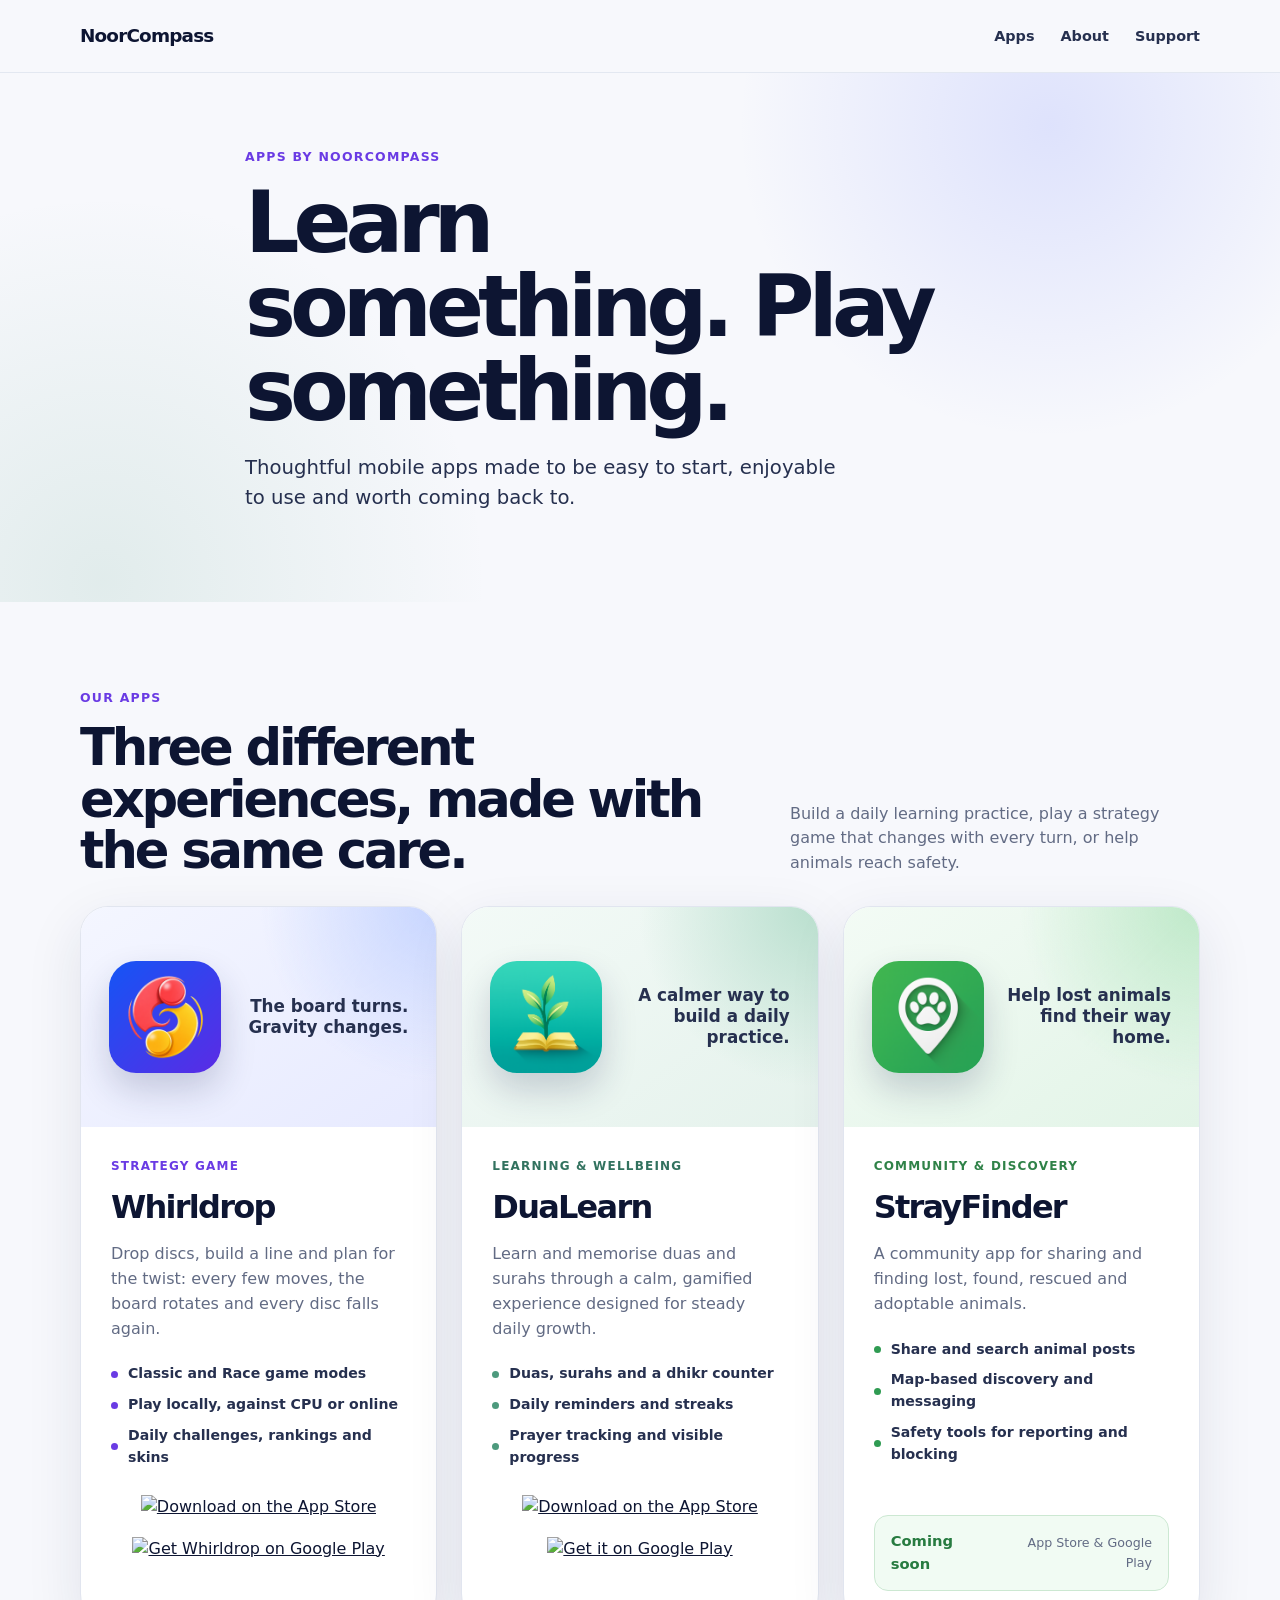
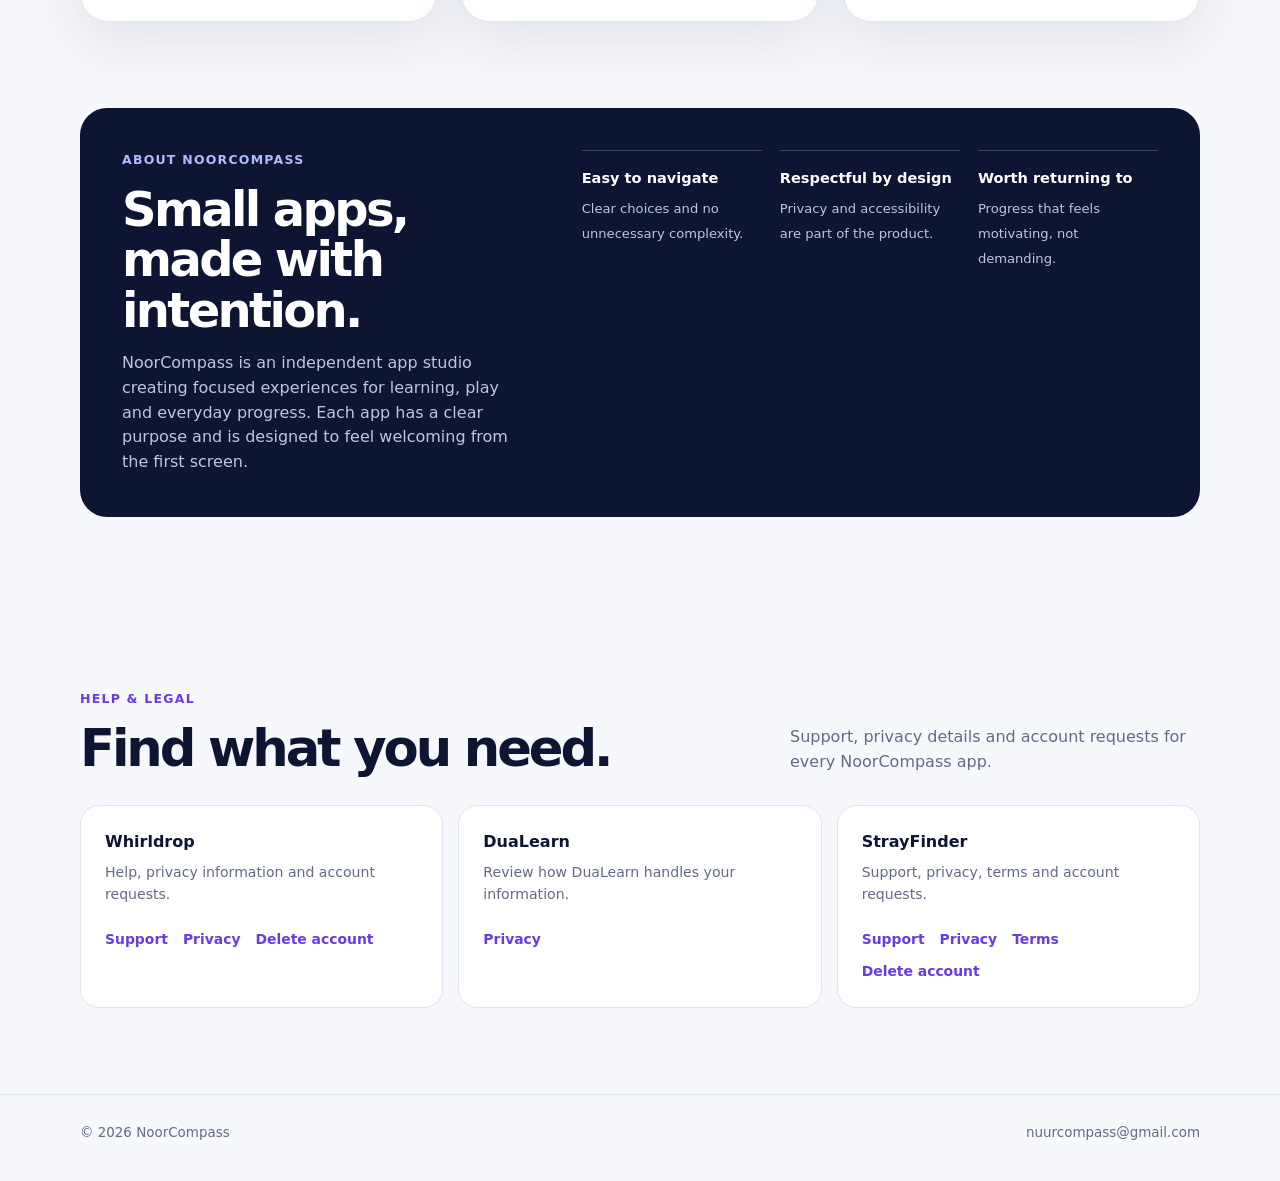
==== index.html @ a0f77ff9 "Add NoorCompass favicon to website pages" ====
<!DOCTYPE html>
<html lang="en">
<head>
    <meta charset="UTF-8">
    <meta name="viewport" content="width=device-width, initial-scale=1.0">
    <meta name="description" content="Discover NoorCompass apps for learning, play and everyday progress, including DuaLearn, Whirldrop and StrayFinder.">
    <meta name="theme-color" content="#0d1532">
    <meta property="og:title" content="NoorCompass — Apps for learning and play">
    <meta property="og:description" content="Thoughtful apps for learning, play and everyday progress.">
    <meta property="og:type" content="website">
    <meta property="og:url" content="https://www.noorcompass.com/">
    <title>NoorCompass — Apps for learning and play</title>
    <link rel="icon" href="whirldrop-icon.png" type="image/png">
    <link rel="apple-touch-icon" href="whirldrop-icon.png">
    <link rel="stylesheet" href="styles.css">
</head>
<body>
    <header class="site-header">
        <nav class="nav shell" aria-label="Main navigation">
            <a class="brand" href="index.html">NoorCompass</a>
            <div class="nav-links">
                <a href="#apps">Apps</a>
                <a href="#about">About</a>
                <a href="#support">Support</a>
            </div>
        </nav>
    </header>

    <main>
        <section class="hero">
            <div class="hero-layout shell">
                <div class="hero-copy">
                    <p class="eyebrow">Apps by NoorCompass</p>
                    <h1>Learn something. Play something.</h1>
                    <p>Thoughtful mobile apps made to be easy to start, enjoyable to use and worth coming back to.</p>
                </div>

            </div>
        </section>

        <section class="section shell" id="apps" aria-labelledby="apps-title">
            <div class="section-heading">
                <div><p class="eyebrow">Our apps</p><h2 id="apps-title">Three different experiences, made with the same care.</h2></div>
                <p>Build a daily learning practice, play a strategy game that changes with every turn, or help animals reach safety.</p>
            </div>

            <div class="app-grid">
                <article class="app-card whirldrop">
                    <div class="card-top">
                        <img src="whirldrop-icon.png" alt="Whirldrop brand icon" class="brand-icon">
                        <p class="card-quote">The board turns. Gravity changes.</p>
                    </div>
                    <div class="card-body">
                        <p class="category">Strategy game</p>
                        <h3>Whirldrop</h3>
                        <p class="description">Drop discs, build a line and plan for the twist: every few moves, the board rotates and every disc falls again.</p>
                        <ul class="feature-list">
                            <li>Classic and Race game modes</li>
                            <li>Play locally, against CPU or online</li>
                            <li>Daily challenges, rankings and skins</li>
                        </ul>
                        <div class="store-row">
                            <a class="store-badge" href="https://apps.apple.com/nl/app/whirldrop/id6782831281" target="_blank" rel="noopener" aria-label="Download Whirldrop on the App Store">
                                <img src="https://developer.apple.com/app-store/marketing/guidelines/images/badge-download-on-the-app-store.svg" alt="Download on the App Store">
                            </a>
                            <a class="store-badge store-badge-google" href="https://play.google.com/store/apps/details?id=com.noorcompass.whirldrop" target="_blank" rel="noopener" aria-label="Get Whirldrop on Google Play">
                                <img src="https://play.google.com/intl/en_us/badges/static/images/badges/en_badge_web_generic.png" alt="Get Whirldrop on Google Play">
                            </a>
                        </div>
                    </div>
                </article>

                <article class="app-card dualearn">
                    <div class="card-top">
                        <img src="app_icon.png" alt="DuaLearn app icon" class="brand-icon">
                        <p class="card-quote">A calmer way to build a daily practice.</p>
                    </div>
                    <div class="card-body">
                        <p class="category">Learning &amp; wellbeing</p>
                        <h3>DuaLearn</h3>
                        <p class="description">Learn and memorise duas and surahs through a calm, gamified experience designed for steady daily growth.</p>
                        <ul class="feature-list">
                            <li>Duas, surahs and a dhikr counter</li>
                            <li>Daily reminders and streaks</li>
                            <li>Prayer tracking and visible progress</li>
                        </ul>
                        <div class="store-row">
                            <a class="store-badge" href="https://apps.apple.com/us/app/dualearn/id6756082504" target="_blank" rel="noopener" aria-label="Download DuaLearn on the App Store">
                                <img src="https://developer.apple.com/app-store/marketing/guidelines/images/badge-download-on-the-app-store.svg" alt="Download on the App Store">
                            </a>
                            <a class="store-badge store-badge-google" href="https://play.google.com/store/apps/details?id=com.dualearn.app" target="_blank" rel="noopener" aria-label="Get DuaLearn on Google Play">
                                <img src="https://play.google.com/intl/en_us/badges/static/images/badges/en_badge_web_generic.png" alt="Get it on Google Play">
                            </a>
                        </div>
                    </div>
                </article>

                <article class="app-card strayfinder">
                    <div class="card-top">
                        <img src="strayfinder-icon.png" alt="StrayFinder app icon" class="brand-icon">
                        <p class="card-quote">Help lost animals find their way home.</p>
                    </div>
                    <div class="card-body">
                        <p class="category">Community &amp; discovery</p>
                        <h3>StrayFinder</h3>
                        <p class="description">A community app for sharing and finding lost, found, rescued and adoptable animals.</p>
                        <ul class="feature-list">
                            <li>Share and search animal posts</li>
                            <li>Map-based discovery and messaging</li>
                            <li>Safety tools for reporting and blocking</li>
                        </ul>
                        <div class="coming-soon">
                            <strong>Coming soon</strong>
                            <span>App Store &amp; Google Play</span>
                        </div>
                    </div>
                </article>
            </div>
        </section>

        <section class="section values shell" id="about" aria-labelledby="about-title">
            <div class="value-panel">
                <div>
                    <p class="eyebrow">About NoorCompass</p>
                    <h2 id="about-title">Small apps, made with intention.</h2>
                    <p class="about-description">NoorCompass is an independent app studio creating focused experiences for learning, play and everyday progress. Each app has a clear purpose and is designed to feel welcoming from the first screen.</p>
                </div>
                <div class="value-list">
                    <div class="value-item"><strong>Easy to navigate</strong><span>Clear choices and no unnecessary complexity.</span></div>
                    <div class="value-item"><strong>Respectful by design</strong><span>Privacy and accessibility are part of the product.</span></div>
                    <div class="value-item"><strong>Worth returning to</strong><span>Progress that feels motivating, not demanding.</span></div>
                </div>
            </div>
        </section>

        <section class="section shell" id="support" aria-labelledby="support-title">
            <div class="section-heading">
                <div><p class="eyebrow">Help &amp; legal</p><h2 id="support-title">Find what you need.</h2></div>
                <p>Support, privacy details and account requests for every NoorCompass app.</p>
            </div>
            <div class="support-grid">
                <article class="support-card">
                    <h3>Whirldrop</h3>
                    <p>Help, privacy information and account requests.</p>
                    <div class="support-links">
                        <a href="whirldrop-support.html">Support</a>
                        <a href="whirldrop-privacy.html">Privacy</a>
                        <a href="whirldrop-account-deletion.html">Delete account</a>
                    </div>
                </article>
                <article class="support-card">
                    <h3>DuaLearn</h3>
                    <p>Review how DuaLearn handles your information.</p>
                    <div class="support-links"><a href="dualearn-privacy.html">Privacy</a></div>
                </article>
                <article class="support-card">
                    <h3>StrayFinder</h3>
                    <p>Support, privacy, terms and account requests.</p>
                    <div class="support-links">
                        <a href="strayfinder-support.html">Support</a>
                        <a href="strayfinder-privacy.html">Privacy</a>
                        <a href="strayfinder-terms.html">Terms</a>
                        <a href="strayfinder-account-deletion.html">Delete account</a>
                    </div>
                </article>
            </div>
        </section>
    </main>

    <footer>
        <div class="footer-row shell">
            <span>© 2026 NoorCompass</span>
            <div class="footer-links"><a href="mailto:nuurcompass@gmail.com">nuurcompass@gmail.com</a></div>
        </div>
    </footer>
</body>
</html>
---- styles.css ----
:root {
    --navy: #0d1532;
    --navy-soft: #26304f;
    --muted: #626b84;
    --paper: #f7f8fc;
    --line: #e1e5ef;
    --violet: #6a3be4;
    --blue: #2e6bf6;
    --mint: #4d9a7d;
    --orange: #e85d2a;
    --accent: var(--violet);
    --accent-strong: var(--violet);
    --accent-soft: #f4f1ff;
    --shadow: 0 18px 55px rgba(27, 38, 78, .10);
}

* { box-sizing: border-box; }
html { scroll-behavior: smooth; }
body {
    margin: 0;
    color: var(--navy);
    background: var(--paper);
    font-family: Inter, ui-sans-serif, system-ui, -apple-system, BlinkMacSystemFont, "Segoe UI", sans-serif;
    line-height: 1.55;
}
a { color: inherit; }
img { display: block; max-width: 100%; }
a:focus-visible {
    outline: 3px solid rgba(106, 59, 228, .38);
    outline-offset: 4px;
}
.shell { width: min(1120px, calc(100% - 40px)); margin: 0 auto; }

.site-header {
    position: sticky;
    top: 0;
    z-index: 20;
    border-bottom: 1px solid rgba(225, 229, 239, .88);
    background: rgba(247, 248, 252, .92);
    backdrop-filter: blur(18px);
}
.nav {
    display: flex;
    min-height: 72px;
    align-items: center;
    justify-content: space-between;
    gap: 28px;
}
.brand {
    color: var(--navy);
    font-size: 1.15rem;
    font-weight: 850;
    letter-spacing: -.045em;
    text-decoration: none;
}
.nav-links { display: flex; align-items: center; gap: 26px; }
.nav-links a {
    color: var(--navy-soft);
    font-size: .9rem;
    font-weight: 700;
    text-decoration: none;
}
.nav-links a:hover { color: var(--accent); }

/* Homepage */
.hero {
    padding: 74px 0 88px;
    background: radial-gradient(circle at 82% 10%, rgba(99, 119, 255, .17), transparent 27%),
                radial-gradient(circle at 8% 96%, rgba(77, 154, 125, .13), transparent 30%);
}
.hero-layout { max-width: 790px; }
.eyebrow {
    margin: 0 0 15px;
    color: var(--violet);
    font-size: .78rem;
    font-weight: 850;
    letter-spacing: .1em;
    text-transform: uppercase;
}
h1, h2, h3 { margin-top: 0; }
h1 {
    max-width: 720px;
    margin-bottom: 20px;
    font-size: clamp(3rem, 6.8vw, 5.35rem);
    letter-spacing: -.07em;
    line-height: .98;
}
.hero-copy > p:not(.eyebrow) {
    max-width: 600px;
    margin: 0;
    color: var(--navy-soft);
    font-size: clamp(1.05rem, 2.2vw, 1.23rem);
}
.section { padding: 86px 0; scroll-margin-top: 88px; }
.section-heading {
    display: grid;
    grid-template-columns: 1fr 410px;
    gap: 40px;
    align-items: end;
    margin-bottom: 30px;
}
.section-heading h2 {
    margin-bottom: 0;
    font-size: clamp(2.15rem, 4vw, 3.3rem);
    letter-spacing: -.06em;
    line-height: 1;
}
.section-heading > p { margin: 0; color: var(--muted); }
.app-grid { display: grid; grid-template-columns: repeat(3, minmax(0, 1fr)); gap: 24px; }
.app-card {
    display: flex;
    min-height: 610px;
    flex-direction: column;
    overflow: hidden;
    border: 1px solid var(--line);
    border-radius: 28px;
    background: white;
    box-shadow: var(--shadow);
}
.card-top {
    display: flex;
    min-height: 220px;
    align-items: center;
    justify-content: space-between;
    gap: 20px;
    padding: 28px;
}
.whirldrop .card-top { background: radial-gradient(circle at 100% 0, #c8d6ff, transparent 42%), linear-gradient(145deg, #f4f6ff, #e7eaff); }
.dualearn .card-top { background: radial-gradient(circle at 100% 0, #b9dfce, transparent 43%), linear-gradient(145deg, #f3faf7, #e5f2ec); }
.strayfinder .card-top { background: radial-gradient(circle at 100% 0, #bfe9c9, transparent 43%), linear-gradient(145deg, #f3fbf5, #e2f4e7); }
.brand-icon { width: 112px; height: 112px; object-fit: cover; border-radius: 27px; box-shadow: 0 17px 35px rgba(29, 40, 84, .20); }
.card-quote {
    max-width: 168px;
    margin: 0;
    color: var(--navy-soft);
    font-size: 1.05rem;
    font-weight: 800;
    line-height: 1.25;
    text-align: right;
}
.card-body { display: flex; flex: 1; flex-direction: column; padding: 30px; }
.category {
    margin: 0 0 7px;
    color: var(--violet);
    font-size: .75rem;
    font-weight: 850;
    letter-spacing: .1em;
    text-transform: uppercase;
}
.dualearn .category { color: #32725f; }
.strayfinder .category { color: #2f8248; }
.card-body h3 { margin-bottom: 10px; font-size: 2rem; letter-spacing: -.055em; }
.description { margin: 0; color: var(--muted); }
.feature-list {
    display: grid;
    gap: 9px;
    margin: 22px 0 26px;
    padding: 0;
    list-style: none;
}
.feature-list li {
    display: flex;
    align-items: center;
    gap: 10px;
    color: var(--navy-soft);
    font-size: .88rem;
    font-weight: 650;
}
.feature-list li::before {
    width: 7px;
    height: 7px;
    flex: 0 0 7px;
    border-radius: 50%;
    background: var(--violet);
    content: "";
}
.dualearn .feature-list li::before,
.strayfinder .feature-list li::before { background: var(--mint); }
.strayfinder .feature-list li::before { background: #2f9b52; }
.store-row { display: flex; flex-wrap: wrap; gap: 12px; align-items: center; margin-top: auto; }
.whirldrop .store-row,
.dualearn .store-row {
    width: 100%;
    align-self: center;
    flex-direction: column;
    flex-wrap: nowrap;
    justify-content: center;
    align-items: center;
    gap: 8px;
}
.store-badge { display: inline-flex; align-items: center; transition: transform .18s ease, opacity .18s ease; }
.store-badge:hover { transform: translateY(-2px); opacity: .9; }
.store-badge img { width: auto; height: 44px; }
.store-badge-google img { height: 64px; margin: -10px 0; }
.coming-soon {
    display: flex;
    align-items: center;
    justify-content: space-between;
    gap: 16px;
    margin-top: auto;
    padding: 14px 16px;
    border: 1px solid #d8ddf4;
    border-radius: 14px;
    background: #f4f5ff;
}
.coming-soon strong { color: var(--violet); font-size: .92rem; }
.coming-soon span { color: var(--muted); font-size: .79rem; text-align: right; }
.strayfinder .coming-soon { border-color: #cce8d2; background: #f1fbf3; }
.strayfinder .coming-soon strong { color: #277b40; }

.values { padding-top: 0; }
.value-panel {
    display: grid;
    grid-template-columns: 1fr 1.4fr;
    gap: 48px;
    padding: 42px;
    border-radius: 27px;
    color: white;
    background: var(--navy);
}
.value-panel h2 { margin: 0; font-size: clamp(2rem, 4vw, 3rem); letter-spacing: -.055em; line-height: 1.05; }
.value-panel .eyebrow { color: #aebcff; }
.about-description { max-width: 430px; margin: 16px 0 0; color: #bdc6df; }
.value-list { display: grid; grid-template-columns: repeat(3, 1fr); gap: 18px; }
.value-item { padding-top: 16px; border-top: 1px solid rgba(255,255,255,.2); }
.value-item strong { display: block; margin-bottom: 7px; font-size: .91rem; }
.value-item span { color: #bdc6df; font-size: .82rem; }
.support-grid { display: grid; grid-template-columns: repeat(3, 1fr); gap: 15px; }
.support-card { padding: 24px; border: 1px solid var(--line); border-radius: 19px; background: white; }
.support-card h3 { margin-bottom: 8px; font-size: 1rem; }
.support-card p { min-height: 52px; margin: 0 0 15px; color: var(--muted); font-size: .88rem; }
.support-links { display: flex; flex-wrap: wrap; gap: 10px 15px; }
.support-card a { color: var(--violet); font-size: .87rem; font-weight: 800; text-decoration: none; }
.support-card a:hover { text-decoration: underline; }

footer { padding: 28px 0 38px; border-top: 1px solid var(--line); }
.footer-row { display: flex; justify-content: space-between; gap: 22px; color: var(--muted); font-size: .84rem; }
.footer-links { display: flex; flex-wrap: wrap; gap: 15px; }
.footer-links a { text-decoration: none; }
.footer-links a:hover { color: var(--accent); }

/* Shared support, privacy, and legal pages */
.theme-whirldrop { --accent: #3f35b5; --accent-strong: var(--blue); --accent-soft: #eef3ff; }
.theme-dualearn { --accent: #2d5f5d; --accent-strong: #32725f; --accent-soft: #ebf8f1; }
.theme-strayfinder { --accent: #a63d17; --accent-strong: var(--orange); --accent-soft: #fff3ed; }
.document-main {
    width: min(860px, calc(100% - 40px));
    margin: 0 auto;
    padding: 58px 0 88px;
}
.page-nav { margin-bottom: 38px; }
.page-nav a {
    color: var(--accent);
    font-size: .9rem;
    font-weight: 800;
    text-decoration: none;
}
.page-nav a:hover { text-decoration: underline; }
.document-main h1 {
    max-width: 780px;
    margin: 0 0 12px;
    color: var(--navy);
    font-size: clamp(2.6rem, 6vw, 4.55rem);
    letter-spacing: -.07em;
    line-height: .98;
}
.document-main h2 {
    margin: 40px 0 14px;
    color: var(--accent-strong);
    font-size: clamp(1.45rem, 3vw, 2rem);
    letter-spacing: -.045em;
    line-height: 1.1;
}
.document-main h3 {
    margin: 26px 0 8px;
    color: var(--navy-soft);
    font-size: 1.05rem;
}
.document-main p,
.document-main li { color: var(--navy-soft); }
.document-main a { color: var(--accent); }
.document-main li { margin-bottom: 8px; }
.document-main ul,
.document-main ol { padding-left: 22px; }
.document-main .updated,
.document-main .last-updated {
    margin: 0 0 28px;
    color: var(--muted);
    font-size: .9rem;
}
.document-main .section { margin: 0 0 28px; padding: 0; }
.document-main .card,
.document-main .notice,
.document-main .important,
.document-main .contact,
.document-main .contact-info {
    margin: 24px 0;
    padding: 22px 24px;
    border: 1px solid var(--line);
    border-radius: 20px;
    background: white;
    box-shadow: 0 12px 35px rgba(27, 38, 78, .06);
}
.document-main .important,
.document-main .notice { background: var(--accent-soft); }
.document-main .card p:last-child,
.document-main .notice p:last-child,
.document-main .important p:last-child,
.document-main .contact p:last-child,
.document-main .contact-info p:last-child { margin-bottom: 0; }
.document-main .button {
    display: inline-block;
    padding: 12px 18px;
    border-radius: 12px;
    color: white;
    background: var(--accent-strong);
    font-weight: 800;
    text-decoration: none;
    box-shadow: 0 8px 20px rgba(27, 38, 78, .16);
}
.document-main .button:hover { transform: translateY(-1px); }
.document-main footer {
    margin-top: 58px;
    padding: 24px 0 0;
    border-top: 1px solid var(--line);
    color: var(--muted);
    font-size: .84rem;
}

@media (max-width: 1050px) {
    .app-grid { grid-template-columns: repeat(2, minmax(0, 1fr)); }
}
@media (max-width: 850px) {
    .section-heading, .value-panel { grid-template-columns: 1fr; }
    .app-grid, .support-grid { grid-template-columns: 1fr; }
    .value-list { grid-template-columns: 1fr; }
    .support-card p { min-height: 0; }
}
@media (max-width: 560px) {
    .shell, .document-main { width: min(100% - 30px, 1120px); }
    .nav { min-height: 64px; }
    .nav-links { gap: 14px; }
    .nav-links a { font-size: .8rem; }
    .hero { padding: 56px 0 64px; }
    .section { padding: 66px 0; }
    .card-top { min-height: 190px; padding: 25px; }
    .brand-icon { width: 100px; height: 100px; border-radius: 23px; }
    .card-quote { max-width: 145px; font-size: .98rem; }
    .card-body { padding: 25px; }
    .value-panel { gap: 30px; padding: 28px; }
    .footer-row { flex-direction: column; }
    .document-main { padding: 42px 0 68px; }
    .document-main .card,
    .document-main .notice,
    .document-main .important,
    .document-main .contact,
    .document-main .contact-info { padding: 19px; }
}
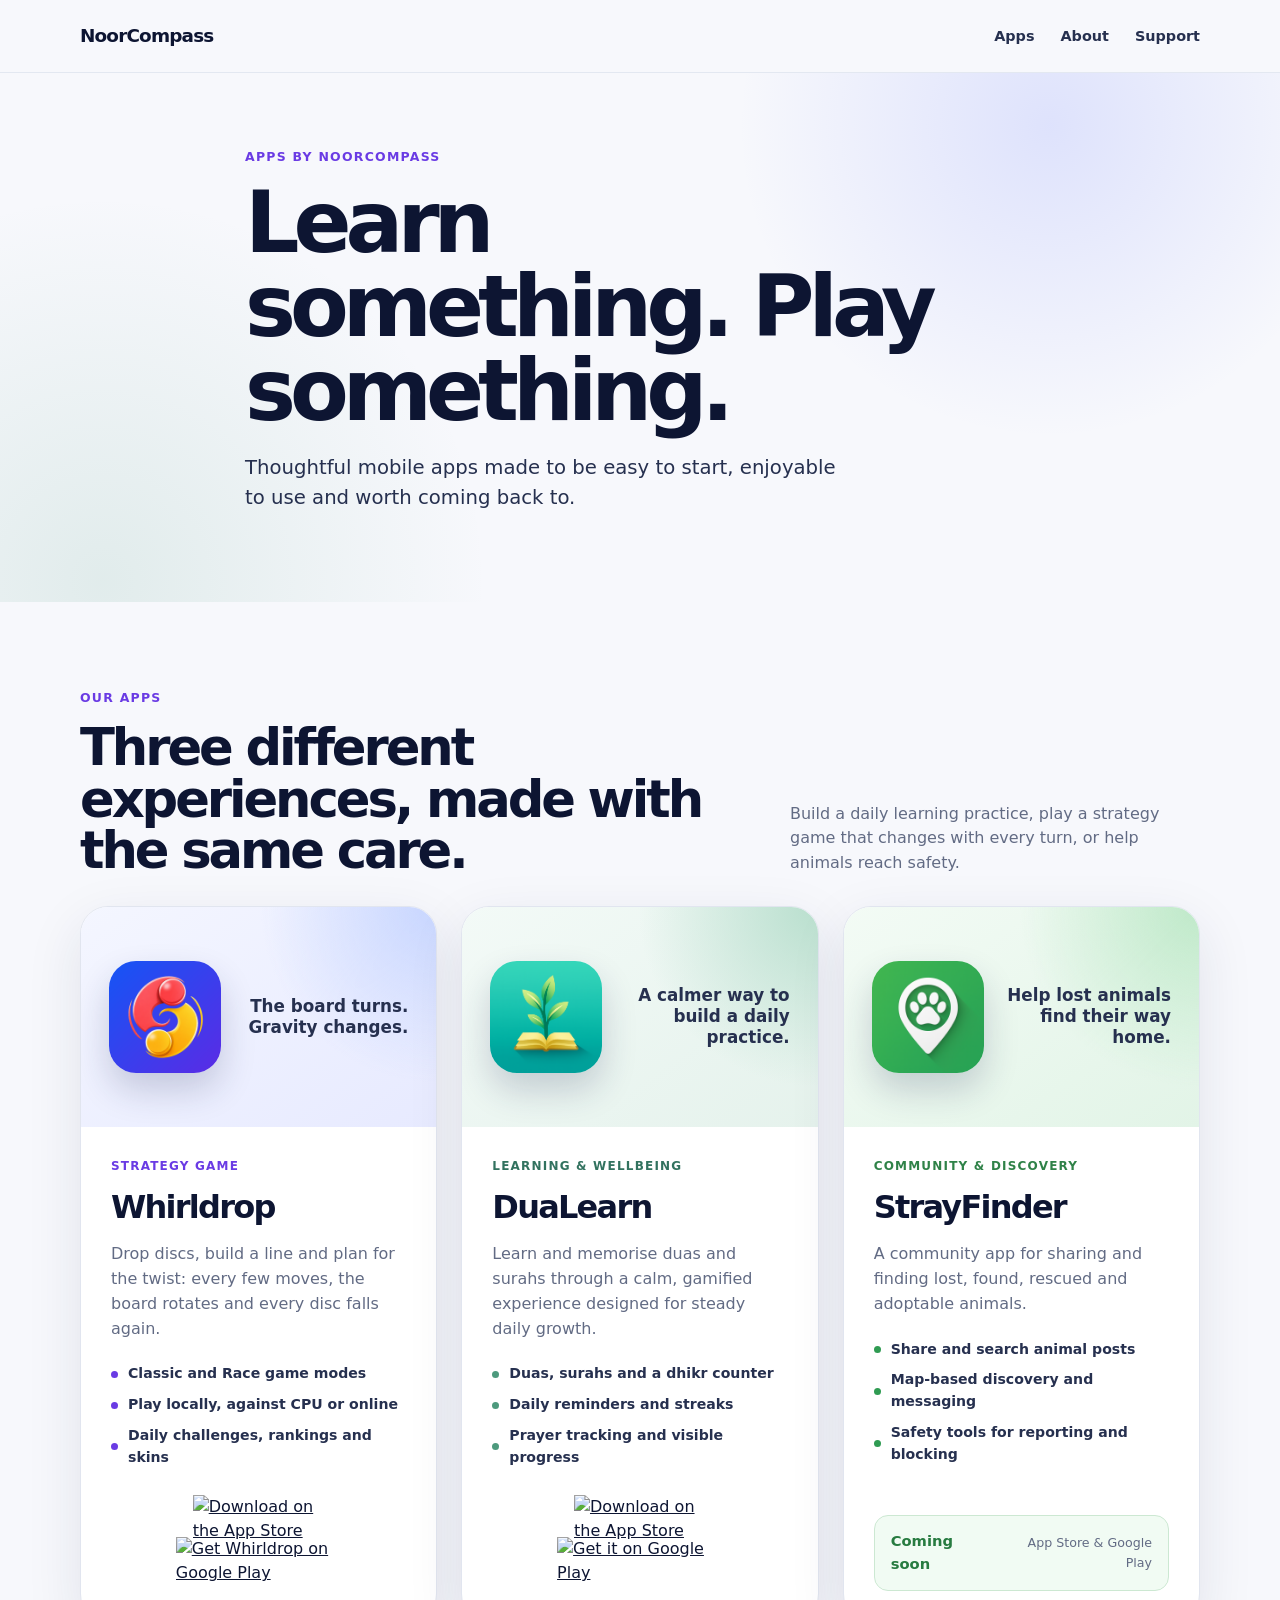
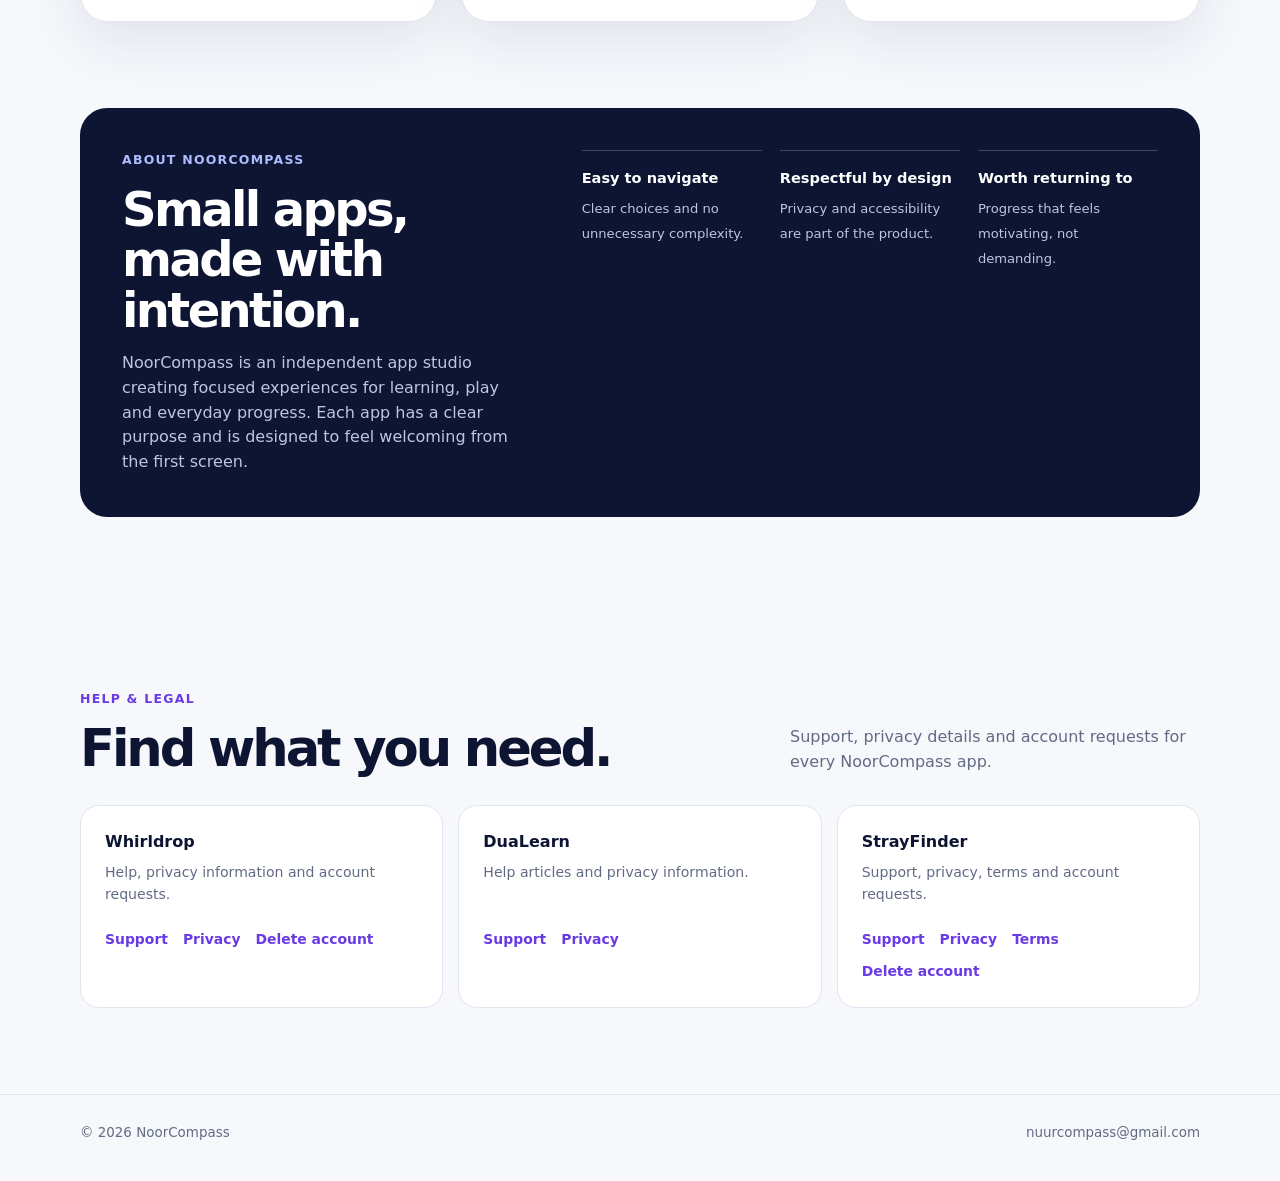
==== commit 39f75730: "Add explicit image sizes to avoid layout shift" ====
--- a/index.html
+++ b/index.html
@@ -9,9 +9,14 @@
     <meta property="og:description" content="Thoughtful apps for learning, play and everyday progress.">
     <meta property="og:type" content="website">
     <meta property="og:url" content="https://www.noorcompass.com/">
+    <meta property="og:image" content="https://www.noorcompass.com/og-image.png">
+    <meta property="og:image:alt" content="NoorCompass — Whirldrop, DuaLearn and StrayFinder">
+    <meta property="og:image:width" content="1200">
+    <meta property="og:image:height" content="630">
+    <meta name="twitter:card" content="summary_large_image">
     <title>NoorCompass — Apps for learning and play</title>
-    <link rel="icon" href="whirldrop-icon.png" type="image/png">
-    <link rel="apple-touch-icon" href="whirldrop-icon.png">
+    <link rel="icon" href="app_icon.png" type="image/png">
+    <link rel="apple-touch-icon" href="app_icon.png">
     <link rel="stylesheet" href="styles.css">
 </head>
 <body>
@@ -47,7 +52,7 @@
             <div class="app-grid">
                 <article class="app-card whirldrop">
                     <div class="card-top">
-                        <img src="whirldrop-icon.png" alt="Whirldrop brand icon" class="brand-icon">
+                        <img src="whirldrop-icon.png" alt="Whirldrop brand icon" class="brand-icon" width="112" height="112">
                         <p class="card-quote">The board turns. Gravity changes.</p>
                     </div>
                     <div class="card-body">
@@ -60,11 +65,11 @@
                             <li>Daily challenges, rankings and skins</li>
                         </ul>
                         <div class="store-row">
-                            <a class="store-badge" href="https://apps.apple.com/nl/app/whirldrop/id6782831281" target="_blank" rel="noopener" aria-label="Download Whirldrop on the App Store">
-                                <img src="https://developer.apple.com/app-store/marketing/guidelines/images/badge-download-on-the-app-store.svg" alt="Download on the App Store">
+                            <a class="store-badge" href="https://apps.apple.com/app/id6782831281" target="_blank" rel="noopener" aria-label="Download Whirldrop on the App Store">
+                                <img src="https://developer.apple.com/app-store/marketing/guidelines/images/badge-download-on-the-app-store.svg" alt="Download on the App Store" width="132" height="44">
                             </a>
                             <a class="store-badge store-badge-google" href="https://play.google.com/store/apps/details?id=com.noorcompass.whirldrop" target="_blank" rel="noopener" aria-label="Get Whirldrop on Google Play">
-                                <img src="https://play.google.com/intl/en_us/badges/static/images/badges/en_badge_web_generic.png" alt="Get Whirldrop on Google Play">
+                                <img src="https://play.google.com/intl/en_us/badges/static/images/badges/en_badge_web_generic.png" alt="Get Whirldrop on Google Play" width="114" height="44">
                             </a>
                         </div>
                     </div>
@@ -72,7 +77,7 @@
 
                 <article class="app-card dualearn">
                     <div class="card-top">
-                        <img src="app_icon.png" alt="DuaLearn app icon" class="brand-icon">
+                        <img src="app_icon.png" alt="DuaLearn app icon" class="brand-icon" width="112" height="112">
                         <p class="card-quote">A calmer way to build a daily practice.</p>
                     </div>
                     <div class="card-body">
@@ -85,11 +90,11 @@
                             <li>Prayer tracking and visible progress</li>
                         </ul>
                         <div class="store-row">
-                            <a class="store-badge" href="https://apps.apple.com/us/app/dualearn/id6756082504" target="_blank" rel="noopener" aria-label="Download DuaLearn on the App Store">
-                                <img src="https://developer.apple.com/app-store/marketing/guidelines/images/badge-download-on-the-app-store.svg" alt="Download on the App Store">
+                            <a class="store-badge" href="https://apps.apple.com/app/dualearn/id6756082504" target="_blank" rel="noopener" aria-label="Download DuaLearn on the App Store">
+                                <img src="https://developer.apple.com/app-store/marketing/guidelines/images/badge-download-on-the-app-store.svg" alt="Download on the App Store" width="132" height="44">
                             </a>
                             <a class="store-badge store-badge-google" href="https://play.google.com/store/apps/details?id=com.dualearn.app" target="_blank" rel="noopener" aria-label="Get DuaLearn on Google Play">
-                                <img src="https://play.google.com/intl/en_us/badges/static/images/badges/en_badge_web_generic.png" alt="Get it on Google Play">
+                                <img src="https://play.google.com/intl/en_us/badges/static/images/badges/en_badge_web_generic.png" alt="Get it on Google Play" width="114" height="44">
                             </a>
                         </div>
                     </div>
@@ -97,7 +102,7 @@
 
                 <article class="app-card strayfinder">
                     <div class="card-top">
-                        <img src="strayfinder-icon.png" alt="StrayFinder app icon" class="brand-icon">
+                        <img src="strayfinder-icon.png" alt="StrayFinder app icon" class="brand-icon" width="112" height="112">
                         <p class="card-quote">Help lost animals find their way home.</p>
                     </div>
                     <div class="card-body">
@@ -150,8 +155,8 @@
                 </article>
                 <article class="support-card">
                     <h3>DuaLearn</h3>
-                    <p>Review how DuaLearn handles your information.</p>
-                    <div class="support-links"><a href="dualearn-privacy.html">Privacy</a></div>
+                    <p>Help articles and privacy information.</p>
+                    <div class="support-links"><a href="dualearn-support.html">Support</a><a href="dualearn-privacy.html">Privacy</a></div>
                 </article>
                 <article class="support-card">
                     <h3>StrayFinder</h3>
--- a/styles.css
+++ b/styles.css
@@ -319,6 +319,32 @@
     box-shadow: 0 8px 20px rgba(27, 38, 78, .16);
 }
 .document-main .button:hover { transform: translateY(-1px); }
+.download-actions {
+    display: flex;
+    flex-wrap: wrap;
+    gap: 12px;
+    margin: 24px 0;
+}
+.download-card {
+    max-width: 640px;
+    margin: 0 auto;
+    text-align: center;
+}
+.download-card .brand-icon {
+    margin: 0 auto 24px;
+}
+.download-card h1 {
+    margin-right: auto;
+    margin-left: auto;
+}
+.download-card .download-actions {
+    justify-content: center;
+}
+.download-note {
+    margin-top: 18px;
+    color: var(--muted) !important;
+    font-size: .9rem;
+}
 .document-main footer {
     margin-top: 58px;
     padding: 24px 0 0;
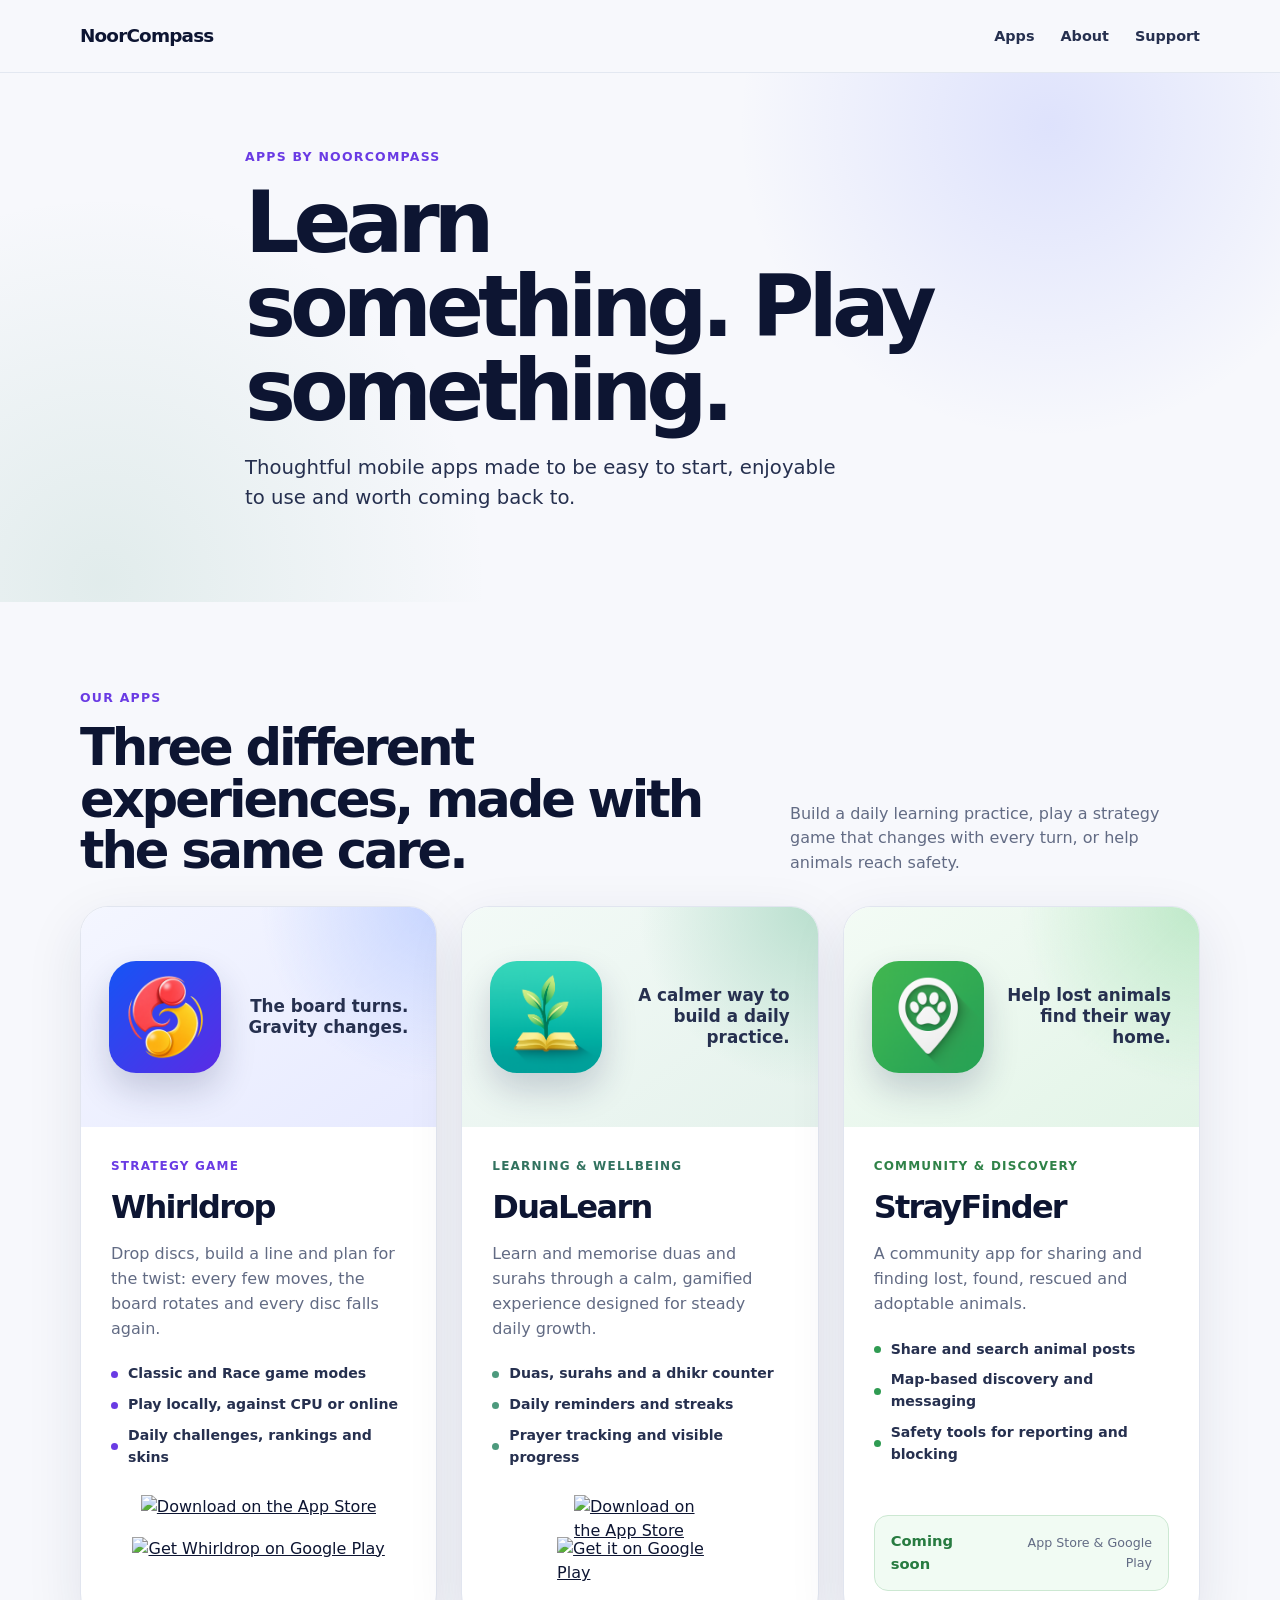
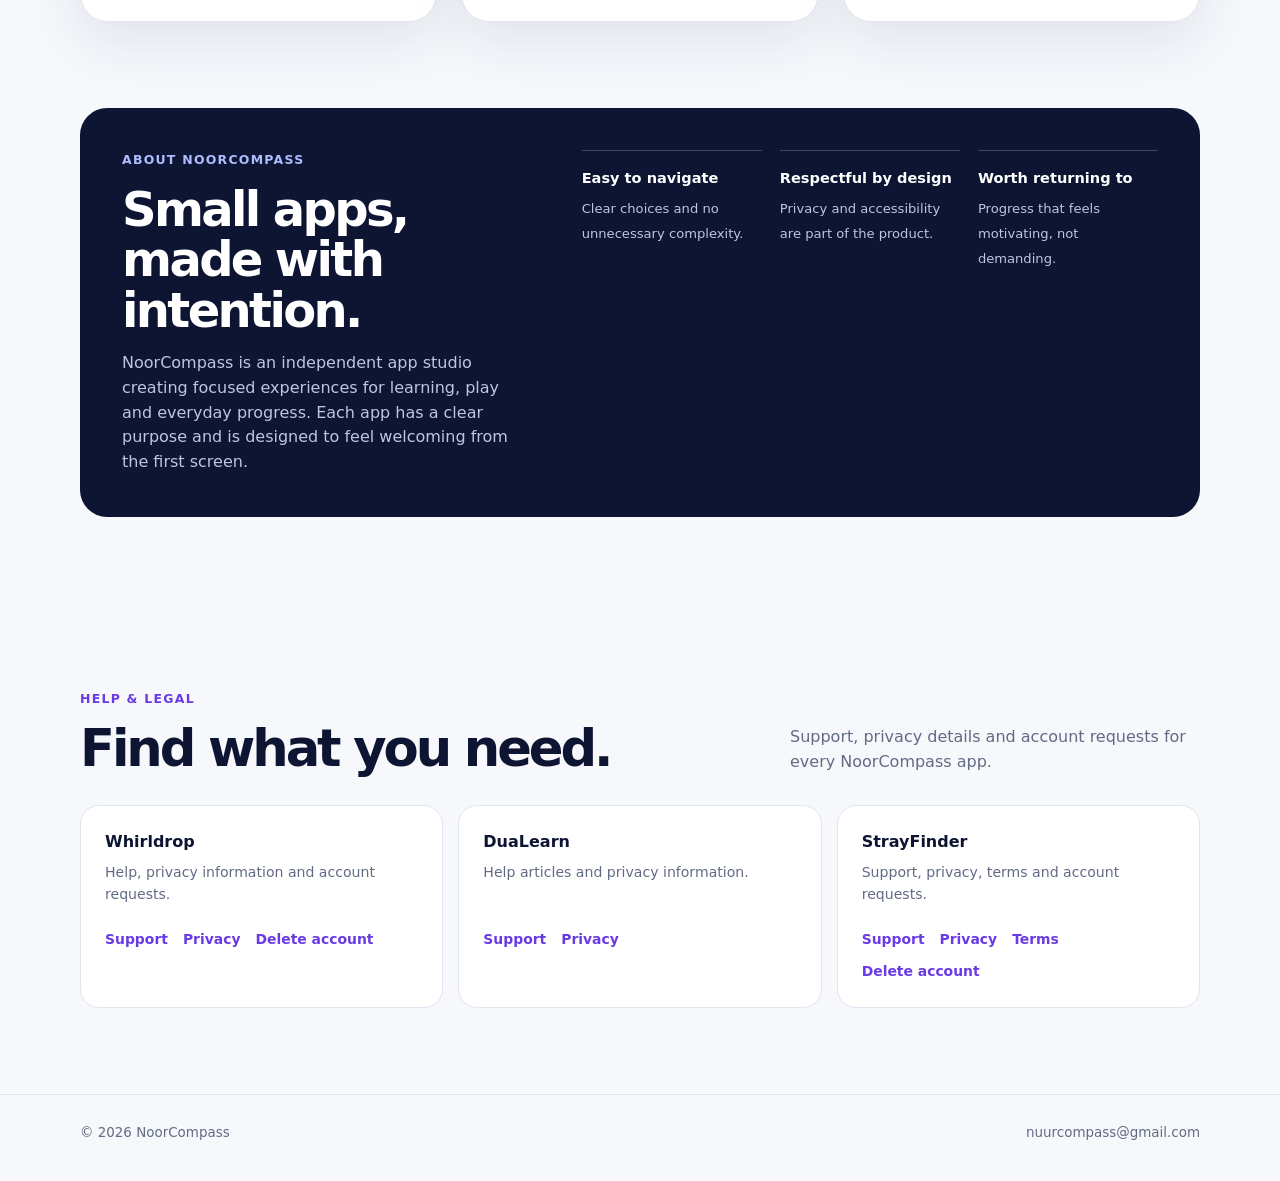
==== commit b470e80d: "Add social preview card, sitemap, robots.txt and 404 page" ====
--- a/index.html
+++ b/index.html
@@ -52,7 +52,7 @@
             <div class="app-grid">
                 <article class="app-card whirldrop">
                     <div class="card-top">
-                        <img src="whirldrop-icon.png" alt="Whirldrop brand icon" class="brand-icon" width="112" height="112">
+                        <img src="whirldrop-icon.png" alt="Whirldrop brand icon" class="brand-icon">
                         <p class="card-quote">The board turns. Gravity changes.</p>
                     </div>
                     <div class="card-body">
@@ -66,10 +66,10 @@
                         </ul>
                         <div class="store-row">
                             <a class="store-badge" href="https://apps.apple.com/app/id6782831281" target="_blank" rel="noopener" aria-label="Download Whirldrop on the App Store">
-                                <img src="https://developer.apple.com/app-store/marketing/guidelines/images/badge-download-on-the-app-store.svg" alt="Download on the App Store" width="132" height="44">
+                                <img src="https://developer.apple.com/app-store/marketing/guidelines/images/badge-download-on-the-app-store.svg" alt="Download on the App Store">
                             </a>
                             <a class="store-badge store-badge-google" href="https://play.google.com/store/apps/details?id=com.noorcompass.whirldrop" target="_blank" rel="noopener" aria-label="Get Whirldrop on Google Play">
-                                <img src="https://play.google.com/intl/en_us/badges/static/images/badges/en_badge_web_generic.png" alt="Get Whirldrop on Google Play" width="114" height="44">
+                                <img src="https://play.google.com/intl/en_us/badges/static/images/badges/en_badge_web_generic.png" alt="Get Whirldrop on Google Play">
                             </a>
                         </div>
                     </div>
@@ -77,7 +77,7 @@
 
                 <article class="app-card dualearn">
                     <div class="card-top">
-                        <img src="app_icon.png" alt="DuaLearn app icon" class="brand-icon" width="112" height="112">
+                        <img src="app_icon.png" alt="DuaLearn app icon" class="brand-icon">
                         <p class="card-quote">A calmer way to build a daily practice.</p>
                     </div>
                     <div class="card-body">
@@ -102,7 +102,7 @@
 
                 <article class="app-card strayfinder">
                     <div class="card-top">
-                        <img src="strayfinder-icon.png" alt="StrayFinder app icon" class="brand-icon" width="112" height="112">
+                        <img src="strayfinder-icon.png" alt="StrayFinder app icon" class="brand-icon">
                         <p class="card-quote">Help lost animals find their way home.</p>
                     </div>
                     <div class="card-body">
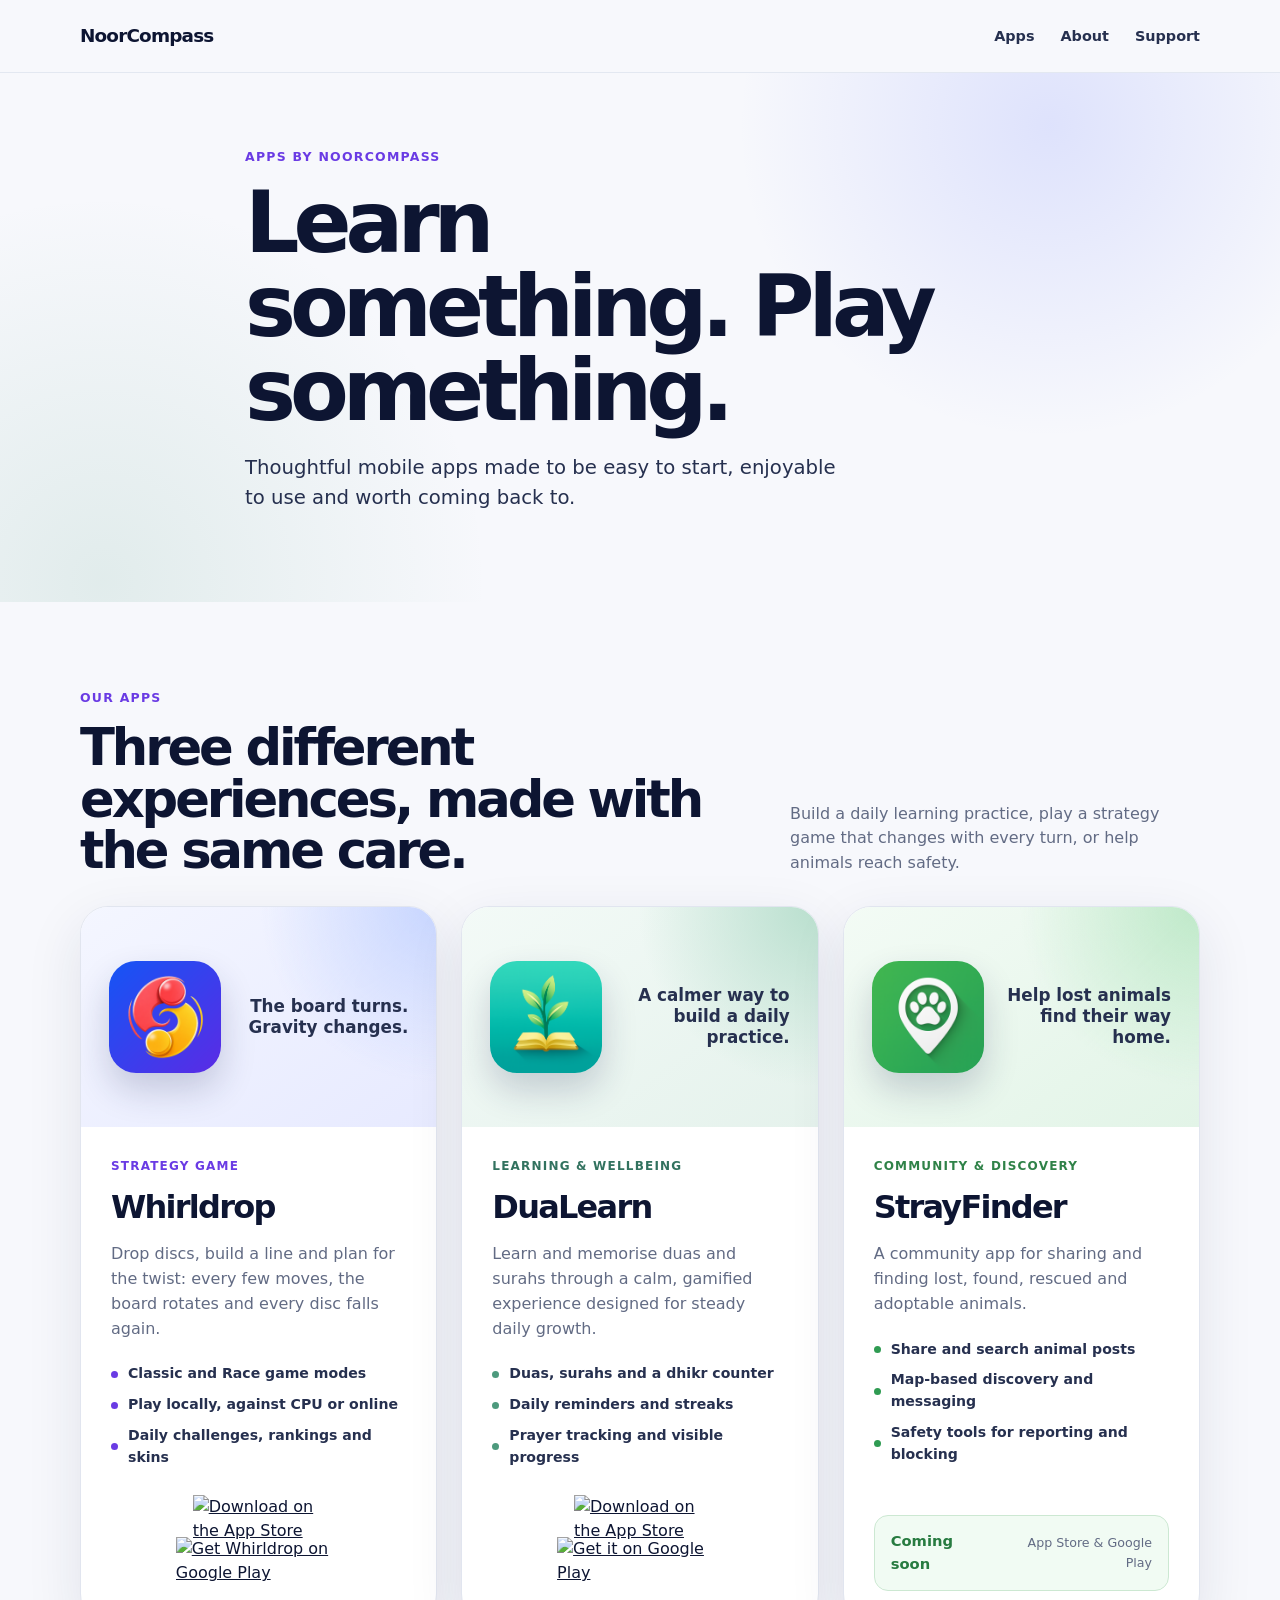
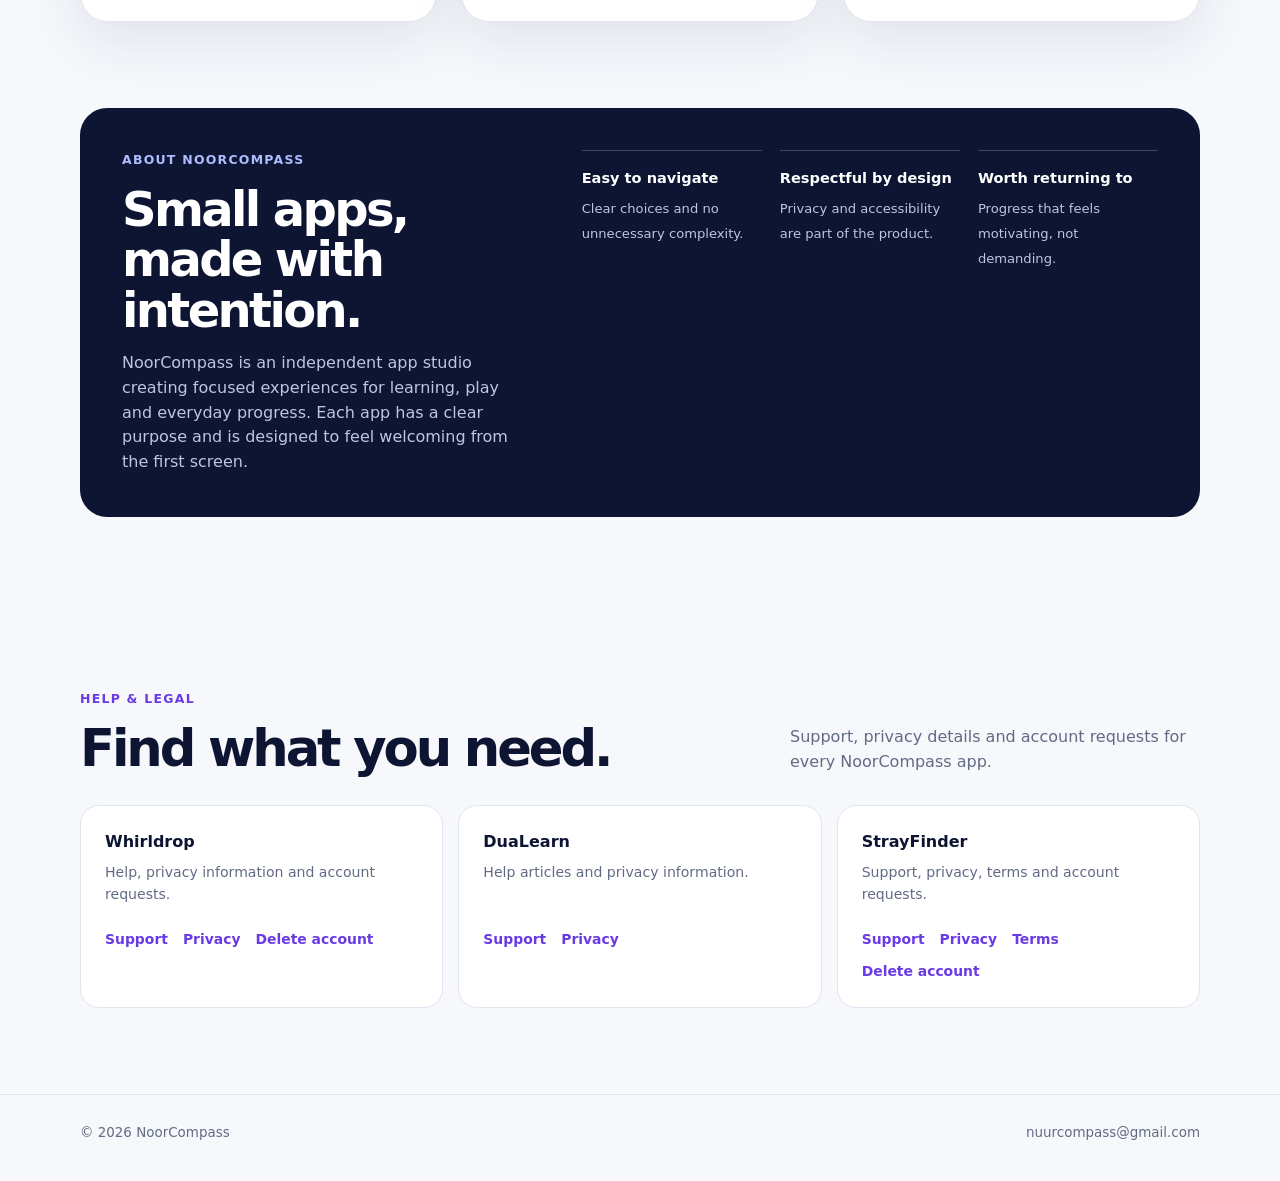
==== commit aed07647: "Update site URLs to noorcompass.com apex domain" ====
--- a/index.html
+++ b/index.html
@@ -8,8 +8,8 @@
     <meta property="og:title" content="NoorCompass — Apps for learning and play">
     <meta property="og:description" content="Thoughtful apps for learning, play and everyday progress.">
     <meta property="og:type" content="website">
-    <meta property="og:url" content="https://www.noorcompass.com/">
-    <meta property="og:image" content="https://www.noorcompass.com/og-image.png">
+    <meta property="og:url" content="https://noorcompass.com/">
+    <meta property="og:image" content="https://noorcompass.com/og-image.png">
     <meta property="og:image:alt" content="NoorCompass — Whirldrop, DuaLearn and StrayFinder">
     <meta property="og:image:width" content="1200">
     <meta property="og:image:height" content="630">
@@ -52,7 +52,7 @@
             <div class="app-grid">
                 <article class="app-card whirldrop">
                     <div class="card-top">
-                        <img src="whirldrop-icon.png" alt="Whirldrop brand icon" class="brand-icon">
+                        <img src="whirldrop-icon.png" alt="Whirldrop brand icon" class="brand-icon" width="112" height="112">
                         <p class="card-quote">The board turns. Gravity changes.</p>
                     </div>
                     <div class="card-body">
@@ -66,10 +66,10 @@
                         </ul>
                         <div class="store-row">
                             <a class="store-badge" href="https://apps.apple.com/app/id6782831281" target="_blank" rel="noopener" aria-label="Download Whirldrop on the App Store">
-                                <img src="https://developer.apple.com/app-store/marketing/guidelines/images/badge-download-on-the-app-store.svg" alt="Download on the App Store">
+                                <img src="https://developer.apple.com/app-store/marketing/guidelines/images/badge-download-on-the-app-store.svg" alt="Download on the App Store" width="132" height="44">
                             </a>
                             <a class="store-badge store-badge-google" href="https://play.google.com/store/apps/details?id=com.noorcompass.whirldrop" target="_blank" rel="noopener" aria-label="Get Whirldrop on Google Play">
-                                <img src="https://play.google.com/intl/en_us/badges/static/images/badges/en_badge_web_generic.png" alt="Get Whirldrop on Google Play">
+                                <img src="https://play.google.com/intl/en_us/badges/static/images/badges/en_badge_web_generic.png" alt="Get Whirldrop on Google Play" width="114" height="44">
                             </a>
                         </div>
                     </div>
@@ -77,7 +77,7 @@
 
                 <article class="app-card dualearn">
                     <div class="card-top">
-                        <img src="app_icon.png" alt="DuaLearn app icon" class="brand-icon">
+                        <img src="app_icon.png" alt="DuaLearn app icon" class="brand-icon" width="112" height="112">
                         <p class="card-quote">A calmer way to build a daily practice.</p>
                     </div>
                     <div class="card-body">
@@ -102,7 +102,7 @@
 
                 <article class="app-card strayfinder">
                     <div class="card-top">
-                        <img src="strayfinder-icon.png" alt="StrayFinder app icon" class="brand-icon">
+                        <img src="strayfinder-icon.png" alt="StrayFinder app icon" class="brand-icon" width="112" height="112">
                         <p class="card-quote">Help lost animals find their way home.</p>
                     </div>
                     <div class="card-body">
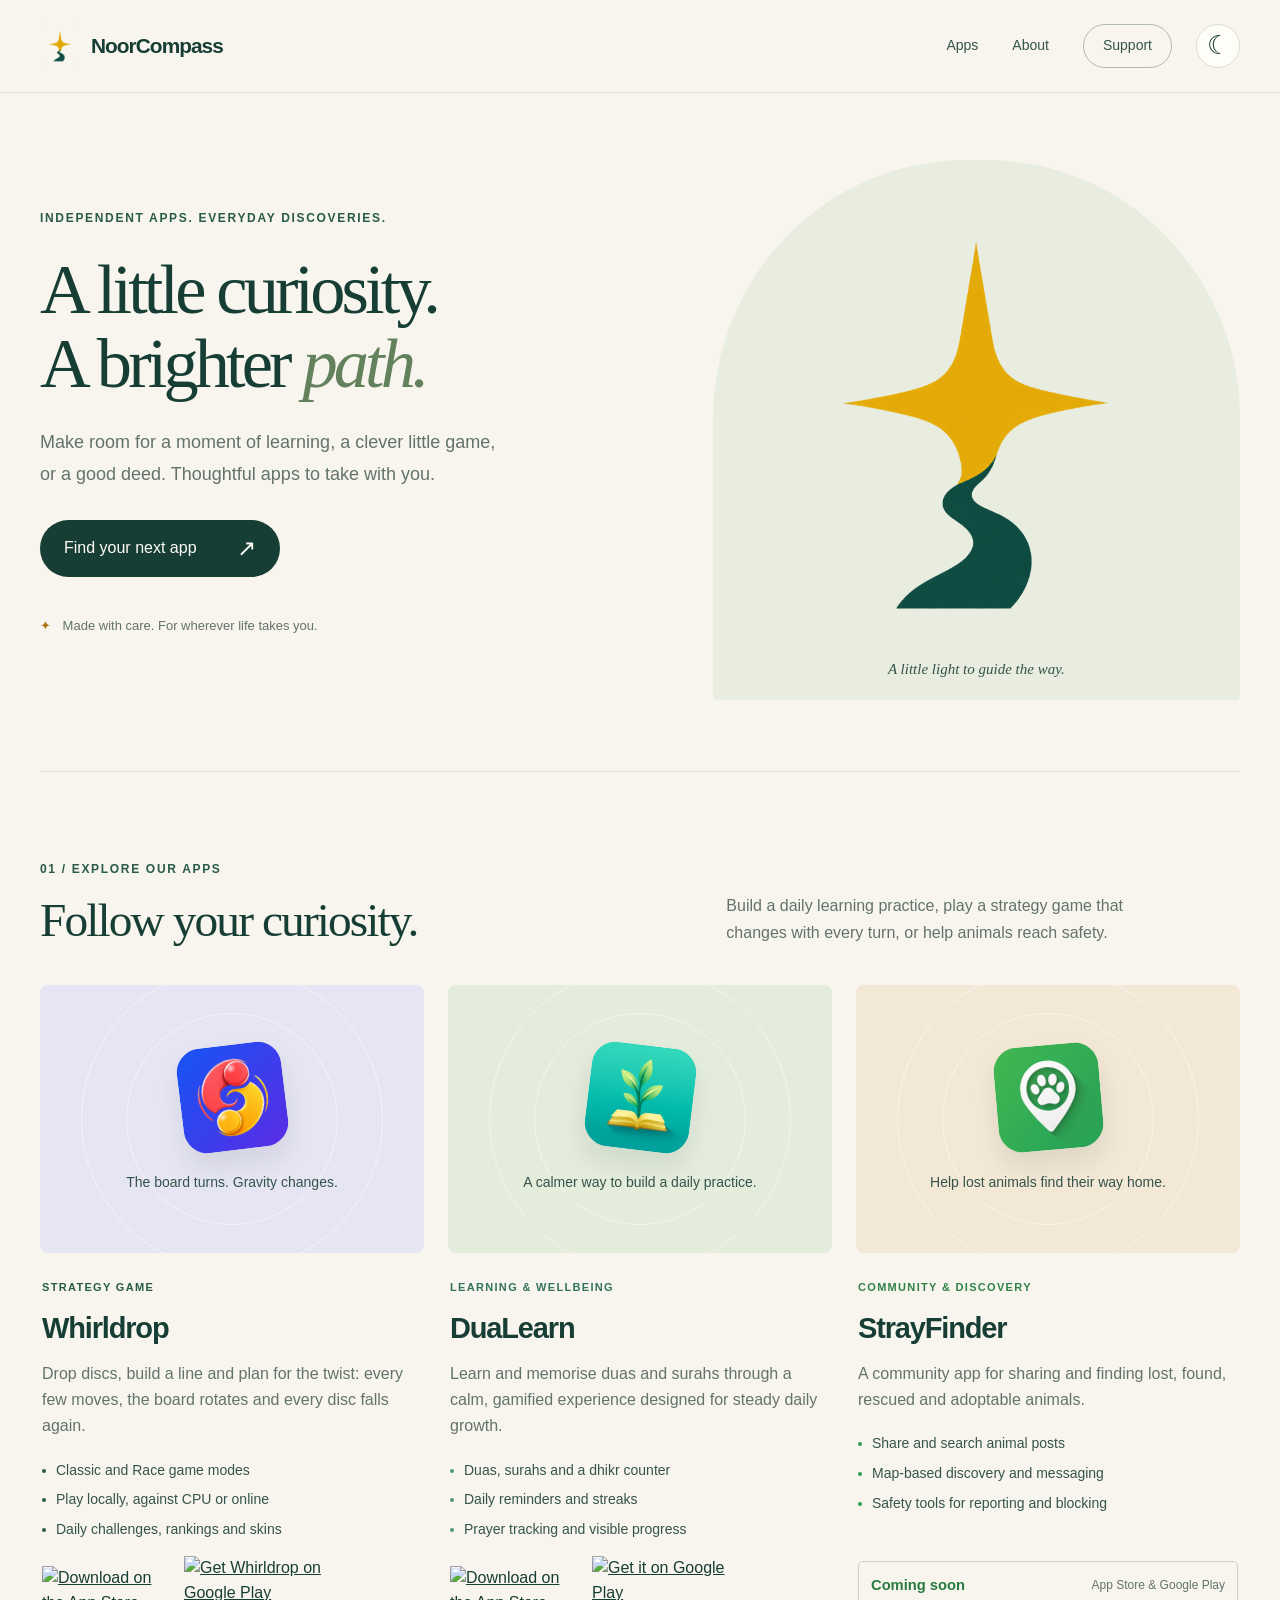
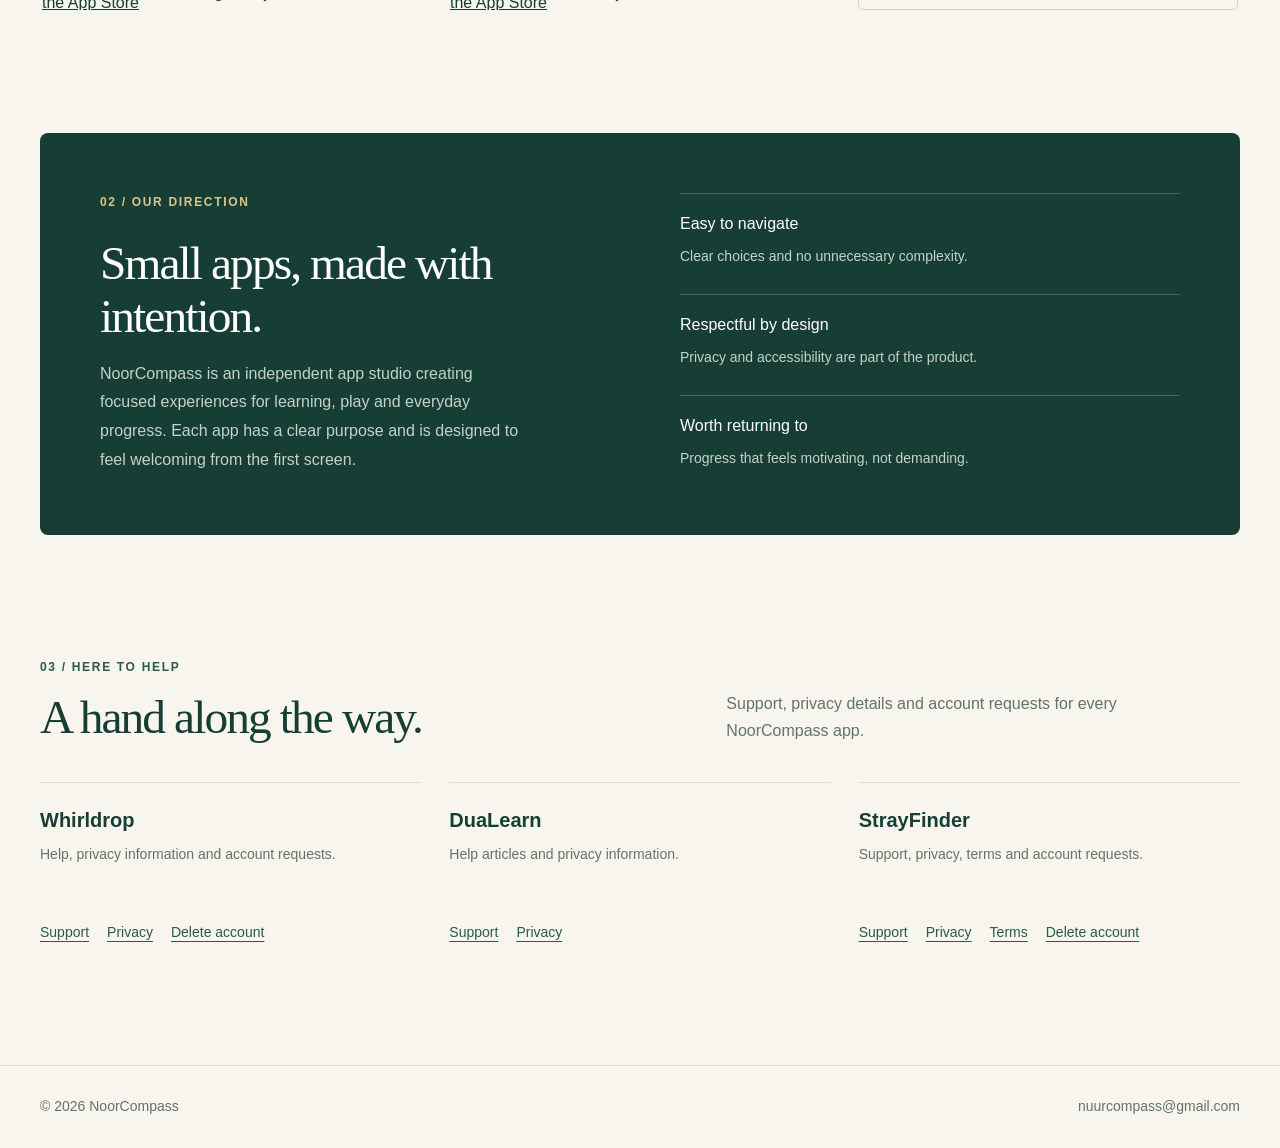
==== commit ab18485d: "Refresh site design with new logo, dark mode and favicons" ====
--- a/index.html
+++ b/index.html
@@ -4,7 +4,7 @@
     <meta charset="UTF-8">
     <meta name="viewport" content="width=device-width, initial-scale=1.0">
     <meta name="description" content="Discover NoorCompass apps for learning, play and everyday progress, including DuaLearn, Whirldrop and StrayFinder.">
-    <meta name="theme-color" content="#0d1532">
+    <meta name="theme-color" content="#f7f5ed">
     <meta property="og:title" content="NoorCompass — Apps for learning and play">
     <meta property="og:description" content="Thoughtful apps for learning, play and everyday progress.">
     <meta property="og:type" content="website">
@@ -15,37 +15,47 @@
     <meta property="og:image:height" content="630">
     <meta name="twitter:card" content="summary_large_image">
     <title>NoorCompass — Apps for learning and play</title>
-    <link rel="icon" href="app_icon.png" type="image/png">
-    <link rel="apple-touch-icon" href="app_icon.png">
+    <script src="theme.js"></script>
     <link rel="stylesheet" href="styles.css">
+    <link rel="icon" href="/favicon.ico?v=2" sizes="16x16 32x32 48x48">
+    <link rel="icon" type="image/png" sizes="32x32" href="/favicon-32.png?v=2">
+    <link rel="icon" type="image/png" sizes="16x16" href="/favicon-16.png?v=2">
+    <link rel="apple-touch-icon" sizes="180x180" href="/apple-touch-icon.png?v=2">
 </head>
-<body>
+<body class="home-page">
+    <a class="skip-link" href="#main">Skip to content</a>
     <header class="site-header">
         <nav class="nav shell" aria-label="Main navigation">
-            <a class="brand" href="index.html">NoorCompass</a>
+            <a class="brand" href="index.html"><img class="site-logo" src="noorcompass-logo-final.png" width="40" height="48" alt="">NoorCompass</a>
             <div class="nav-links">
                 <a href="#apps">Apps</a>
                 <a href="#about">About</a>
                 <a href="#support">Support</a>
             </div>
+            <button class="theme-toggle" type="button" aria-label="Dark mode" aria-pressed="false" hidden><span class="theme-moon" aria-hidden="true">☾</span><span class="theme-sun" aria-hidden="true">☀</span></button>
         </nav>
     </header>
 
-    <main>
+    <main id="main">
         <section class="hero">
             <div class="hero-layout shell">
                 <div class="hero-copy">
-                    <p class="eyebrow">Apps by NoorCompass</p>
-                    <h1>Learn something. Play something.</h1>
-                    <p>Thoughtful mobile apps made to be easy to start, enjoyable to use and worth coming back to.</p>
+                    <p class="eyebrow">Independent apps. Everyday discoveries.</p>
+                    <h1>A little curiosity.<br>A brighter <em>path.</em></h1>
+                    <p>Make room for a moment of learning, a clever little game, or a good deed. Thoughtful apps to take with you.</p>
+                    <a class="explore-link" href="#apps">Find your next app <span aria-hidden="true">↗</span></a>
+                    <div class="hero-note"><span aria-hidden="true">✦</span> Made with care. For wherever life takes you.</div>
                 </div>
-
+                <div class="hero-art" aria-label="A winding green path leading to a golden star">
+                    <img class="hero-mark" src="noorcompass-logo-final.png" alt="" width="1254" height="1254">
+                    <span class="path-caption">A little light to guide the way.</span>
+                </div>
             </div>
         </section>
 
         <section class="section shell" id="apps" aria-labelledby="apps-title">
             <div class="section-heading">
-                <div><p class="eyebrow">Our apps</p><h2 id="apps-title">Three different experiences, made with the same care.</h2></div>
+                <div><p class="eyebrow">01 / Explore our apps</p><h2 id="apps-title">Follow your curiosity.</h2></div>
                 <p>Build a daily learning practice, play a strategy game that changes with every turn, or help animals reach safety.</p>
             </div>
 
@@ -126,7 +136,7 @@
         <section class="section values shell" id="about" aria-labelledby="about-title">
             <div class="value-panel">
                 <div>
-                    <p class="eyebrow">About NoorCompass</p>
+                    <p class="eyebrow">02 / Our direction</p>
                     <h2 id="about-title">Small apps, made with intention.</h2>
                     <p class="about-description">NoorCompass is an independent app studio creating focused experiences for learning, play and everyday progress. Each app has a clear purpose and is designed to feel welcoming from the first screen.</p>
                 </div>
@@ -140,7 +150,7 @@
 
         <section class="section shell" id="support" aria-labelledby="support-title">
             <div class="section-heading">
-                <div><p class="eyebrow">Help &amp; legal</p><h2 id="support-title">Find what you need.</h2></div>
+                <div><p class="eyebrow">03 / Here to help</p><h2 id="support-title">A hand along the way.</h2></div>
                 <p>Support, privacy details and account requests for every NoorCompass app.</p>
             </div>
             <div class="support-grid">
--- a/styles.css
+++ b/styles.css
@@ -382,3 +382,154 @@
     .document-main .contact,
     .document-main .contact-info { padding: 19px; }
 }
+/* NoorCompass — a brighter path */
+:root { --navy:#173e35; --navy-soft:#35544b; --muted:#63736b; --paper:#f7f5ed; --line:#dddfd3; --violet:#295b48; --accent:#295b48; --accent-strong:#295b48; --accent-soft:#edf0e6; --shadow:none; }
+body { font-family: 'Segoe UI',sans-serif; }
+.shell { width:min(1240px,calc(100% - 80px)); }
+.site-header { background:rgba(247,245,237,.96); border-bottom:1px solid var(--line); backdrop-filter:blur(16px); }
+.nav { min-height:92px; }
+.brand { display:inline-flex; align-items:center; gap:11px; font-weight:650; font-size:1.3rem; letter-spacing:-.055em; }
+.brand::before { content:''; display:block; width:36px; height:46px; background:url('noorcompass-logo-final.png') center/58px no-repeat; }
+.nav-links { gap:34px; }
+.nav-links a { font-size:14px; font-weight:500; }
+.nav-links a:last-child { border:1px solid #aebaae; padding:9px 19px; border-radius:30px; }
+.skip-link { position:absolute; top:-100px; left:20px; z-index:100; padding:12px 20px; background:white; }
+.skip-link:focus { top:12px; }
+a:focus-visible { outline:3px solid #ae7415; outline-offset:5px; }
+.hero { padding:32px 0 0; background:none; }
+.hero-layout { max-width:1240px; display:grid; grid-template-columns:1.2fr 1fr; align-items:center; gap:40px; min-height:610px; }
+.hero-copy { padding:45px 0 60px; }
+.eyebrow { font-size:12px; font-weight:600; letter-spacing:.14em; margin-bottom:26px; }
+h1 { font-family:Georgia,'Times New Roman',serif; font-weight:400; font-size:clamp(3.4rem,5.5vw,5.3rem); line-height:1.05; letter-spacing:-.055em; margin-bottom:26px; }
+h1 em { font-weight:400; color:#63815c; }
+.hero-copy > p:not(.eyebrow) { max-width:460px; font-size:18px; line-height:1.75; color:var(--muted); }
+.explore-link { display:inline-flex; gap:40px; align-items:center; margin-top:30px; background:var(--navy); color:#fffdf5; padding:16px 24px; border-radius:40px; text-decoration:none; font-weight:500; transition:background .2s,transform .2s; }
+.explore-link:hover { background:#2e604d; transform:translateY(-2px); }
+.explore-link span { font-size:23px; line-height:1; }
+.hero-note { margin-top:39px; color:var(--muted); font-size:13px; }
+.hero-note span { color:#ae7415; padding-right:8px; }
+.hero-art { position:relative; height:540px; overflow:hidden; display:flex; align-items:center; justify-content:center; background:#e8eddf; border-radius:48% 48% 5px 5px; isolation:isolate; }
+.hero-mark { position:relative; z-index:1; width:440px; height:440px; object-fit:contain; mix-blend-mode:multiply; }
+.path-caption { position:absolute; bottom:22px; font:italic 15px Georgia,serif; }
+.art-coordinate { position:absolute; top:36px; left:45px; font-size:11px; letter-spacing:.15em; color:#62745e; }
+.section { padding:88px 0; }
+.section-heading { grid-template-columns:1.2fr 1fr; gap:70px; margin-bottom:38px; }
+.section-heading h2,.value-panel h2 { font-family:Georgia,'Times New Roman',serif; font-weight:400; font-size:clamp(2.3rem,3.7vw,3.4rem); line-height:1.12; letter-spacing:-.04em; }
+.section-heading .eyebrow { margin-bottom:15px; }
+.section-heading > p { max-width:450px; font-size:16px; line-height:1.7; }
+#apps { border-top:1px solid var(--line); margin-top:36px; }
+.app-grid { gap:24px; grid-template-columns:repeat(3,minmax(0,1fr)); }
+.app-card { min-height:0; border:0; border-radius:8px; background:transparent; overflow:visible; box-shadow:none; }
+.card-top { min-height:268px; border-radius:8px; position:relative; flex-direction:column; justify-content:center; gap:24px; overflow:hidden; }
+.whirldrop .card-top { background:#e6e5f3; }
+.dualearn .card-top { background:#e4ecdc; }
+.strayfinder .card-top { background:#f3e7d5; }
+.card-top::before,.card-top::after { content:''; position:absolute; width:300px; height:300px; border:1px solid #ffffff80; border-radius:50%; pointer-events:none; }
+.card-top::after { width:210px; height:210px; }
+.brand-icon { position:relative; z-index:1; width:105px; height:105px; border-radius:24px; box-shadow:0 14px 24px #18382c18; transform:rotate(-7deg); }
+.dualearn .brand-icon { transform:rotate(7deg); }
+.strayfinder .brand-icon { transform:rotate(-5deg); }
+.card-quote { z-index:1; max-width:260px; font-size:14px; font-weight:500; text-align:center; }
+.card-body { padding:26px 2px 0; }
+.category { font-size:11px; letter-spacing:.12em; margin-bottom:10px; }
+.card-body h3 { font-size:29px; font-weight:600; letter-spacing:-.04em; }
+.description { font-size:16px; line-height:1.65; }
+.feature-list { margin:20px 0 25px; gap:8px; }
+.feature-list li { font-size:14px; font-weight:400; }
+.feature-list li::before { width:4px; height:4px; flex-basis:4px; }
+.whirldrop .store-row,.dualearn .store-row { flex-direction:row; flex-wrap:wrap; justify-content:flex-start; gap:10px; }
+.coming-soon,.strayfinder .coming-soon { border:1px solid #d8cebb; border-radius:5px; background:transparent; padding:12px; }
+.coming-soon span { font-size:12px; }
+.values { padding-top:35px; padding-bottom:35px; }
+.value-panel { padding:60px; border-radius:8px; grid-template-columns:1fr 1fr; gap:80px; background:#173e35; }
+.value-panel .eyebrow { color:#d6c78e; }
+.value-panel h2 { max-width:440px; }
+.about-description { color:#c4d2c7; font-size:16px; line-height:1.8; }
+.value-list { grid-template-columns:1fr; gap:22px; }
+.value-item { padding-top:18px; }
+.value-item strong { font-size:16px; font-weight:500; }
+.value-item span { color:#c4d2c7; font-size:14px; }
+.support-grid { gap:28px; }
+.support-card { padding:22px 0; border:0; border-top:1px solid #c4cec0; border-radius:0; background:none; }
+.support-card h3 { font-size:20px; font-weight:600; }
+.support-card p { font-size:14px; }
+.support-card a { font-size:14px; font-weight:500; text-decoration:underline; text-underline-offset:4px; }
+footer { padding:30px 0; }
+.footer-row { font-size:14px; }
+.document-main { padding-top:65px; }
+.document-main h1 { font-family:Georgia,'Times New Roman',serif; font-weight:400; letter-spacing:-.04em; line-height:1.1; }
+.document-main .card,.document-main .notice,.document-main .important,.document-main .contact,.document-main .contact-info { border-radius:8px; box-shadow:none; }
+.document-main h2 { line-height:1.3; }
+@media (max-width:1000px) { .shell { width:calc(100% - 48px); } .hero-layout { gap:20px; min-height:530px; } .hero-art { height:460px; } .hero-mark { width:390px; height:390px; } .app-grid { gap:20px; } .card-top { min-height:230px; padding:20px 12px; } .value-panel { padding:40px; gap:40px; } .section-heading { gap:35px; } }
+@media (max-width:760px) { .hero-layout { grid-template-columns:1fr; } .hero-copy { padding:25px 0 15px; } h1 { font-size:clamp(3.2rem,9vw,4.5rem); } .hero-art { height:360px; max-width:500px; width:100%; margin:0 auto; } .hero-mark { width:320px; height:320px; } .hero-note { margin-top:25px; } .hero-art .path-caption { bottom:14px; } .section { padding:58px 0; } .section-heading,.value-panel { grid-template-columns:1fr; gap:24px; } .app-grid { grid-template-columns:1fr; gap:44px; } .card-top { min-height:250px; } .card-body { padding-top:22px; } .support-grid { grid-template-columns:1fr; gap:0; } .support-card p { min-height:0; } .values { padding-top:10px; padding-bottom:0; } .value-panel { padding:32px; } .footer-row { flex-direction:column; gap:12px; } }
+@media (max-width:440px) { .shell { width:calc(100% - 36px); } .nav { min-height:78px; gap:12px; flex-wrap:wrap; justify-content:center; padding:12px 0; } .brand { font-size:20px; } .brand::before { width:26px; height:32px; background-size:42px; } .nav-links { gap:23px; } .nav-links a:last-child { padding:5px 12px; } .hero-copy > p:not(.eyebrow) { font-size:16px; } .eyebrow { font-size:10px; } .hero-note { font-size:12px; } .value-panel { padding:26px; } }
+@media (prefers-reduced-motion:reduce) { html { scroll-behavior:auto; } *,*::before,*::after { transition:none!important; } }
+
+/* Shared identity, accessible controls and theme surfaces. */
+:root { color-scheme:light; --surface:#fffdf7; --header:rgba(247,245,237,.96); --button:#173e35; --button-text:#fffdf5; --focus:#a66e10; }
+:root[data-theme="dark"] { color-scheme:dark; --paper:#101d19; --surface:#192b24; --header:rgba(16,29,25,.97); --navy:#eef1e5; --navy-soft:#cedbd0; --muted:#adbdaf; --line:#344a3e; --violet:#a8cdb0; --accent:#a8cdb0; --accent-strong:#b8dbc0; --accent-soft:#243b30; --button:#cfdfbd; --button-text:#173e35; --focus:#f0c360; }
+.site-header { background:var(--header); }
+.brand::before { content:none; }
+.site-logo { width:40px; height:48px; object-fit:contain; flex-shrink:0; padding:4px; border-radius:8px; background:#f7f5ed; }
+.brand { flex-shrink:0; letter-spacing:-.045em; }
+.nav { gap:24px; }
+.nav-links { margin-left:auto; }
+.nav-links a { min-height:44px; display:inline-flex; align-items:center; }
+.theme-toggle { display:inline-flex; align-items:center; justify-content:center; flex:0 0 44px; width:44px; height:44px; padding:0; border:1px solid var(--line); border-radius:50%; background:var(--surface); color:var(--navy); font:26px/1 Georgia,serif; cursor:pointer; }
+.theme-toggle[hidden] { display:none; }
+.theme-toggle:hover { border-color:var(--muted); }
+.theme-sun { display:none; }
+[data-theme="dark"] .theme-sun { display:inline; }
+[data-theme="dark"] .theme-moon { display:none; }
+:where(a,button):focus-visible { outline:3px solid var(--focus); outline-offset:4px; }
+.skip-link { color:var(--navy); background:var(--surface); }
+.hero-mark { mix-blend-mode:normal; width:390px; height:440px; max-width:90%; }
+.hero-art { background:#e8eddf; }
+.path-caption,.art-coordinate { color:#35544b; }
+.explore-link,.document-main .button { background:var(--button); color:var(--button-text); }
+.explore-link:hover,.document-main .button:hover { background:var(--button); opacity:.88; }
+.support-card { border-color:var(--line); }
+.support-links { gap:4px 18px; }
+.support-links a { min-height:44px; display:inline-flex; align-items:center; }
+.document-main { overflow-wrap:anywhere; }
+.document-main .card,.document-main .contact,.document-main .contact-info { background:var(--surface); }
+.document-main .notice,.document-main .important { background:var(--accent-soft); }
+.document-main .button { min-height:48px; display:inline-flex; justify-content:center; align-items:center; }
+.document-main .page-nav a { display:inline-flex; align-items:center; min-height:44px; }
+.document-main .brand-icon { transform:none; }
+[data-theme="dark"] h1 em { color:#b6cd97; }
+[data-theme="dark"] .hero-note span { color:#e1b55c; }
+[data-theme="dark"] .theme-whirldrop { --accent:#c2bfff; --accent-strong:#c2bfff; --accent-soft:#2a2b45; }
+[data-theme="dark"] .theme-dualearn { --accent:#a8d8ba; --accent-strong:#a8d8ba; --accent-soft:#203b30; }
+[data-theme="dark"] .theme-strayfinder { --accent:#f4c29b; --accent-strong:#f4c29b; --accent-soft:#3b3026; }
+[data-theme="dark"] .whirldrop .card-top { background:#2b2c43; }
+[data-theme="dark"] .dualearn .card-top { background:#263c2d; }
+[data-theme="dark"] .strayfinder .card-top { background:#3b3428; }
+[data-theme="dark"] .card-top::before,[data-theme="dark"] .card-top::after { border-color:#ffffff18; }
+[data-theme="dark"] .dualearn .category,[data-theme="dark"] .strayfinder .category { color:#b4d6b7; }
+[data-theme="dark"] .coming-soon,[data-theme="dark"] .strayfinder .coming-soon { border-color:var(--line); background:var(--surface); }
+[data-theme="dark"] .strayfinder .coming-soon strong { color:#b4d6b7; }
+[data-theme="dark"] .value-panel { background:#203b30; border:1px solid var(--line); }
+[data-theme="dark"] .hero-art { background:#cdd7bc; }
+@media (max-width:850px) { .nav { gap:16px; } .nav-links { gap:18px; } .app-grid { grid-template-columns:1fr; gap:44px; } .card-top { min-height:250px; } }
+@media (max-width:760px) { .hero-mark { width:290px; height:305px; } .hero-art { height:355px; } .section { scroll-margin-top:150px; } }
+@media (max-width:560px) {
+  .nav { display:grid; grid-template-columns:1fr 44px; gap:4px 16px; padding:10px 0 5px; min-height:0; }
+  .brand { font-size:20px; gap:8px; }
+  .site-logo { width:34px; height:42px; }
+  .theme-toggle { grid-column:2; grid-row:1; }
+  .nav-links { grid-column:1 / -1; grid-row:2; display:flex; justify-content:center; gap:32px; margin:0; }
+  .nav-links a:last-child { border:0; padding:0; }
+  .hero { padding-top:15px; }
+  .hero-copy { padding-top:15px; }
+  .hero-layout { gap:24px; }
+  h1 { font-size:clamp(2.75rem,10vw,3.6rem); }
+  .eyebrow { font-size:11px; line-height:1.6; }
+  .hero-note { font-size:13px; }
+  .document-main h1 { font-size:clamp(2.2rem,9vw,3.2rem); }
+  .document-main { padding-top:32px; }
+  .page-nav { margin-bottom:24px; }
+  .download-actions { flex-direction:column; }
+  .download-actions .button { width:100%; }
+  .footer-links a { min-height:44px; display:inline-flex; align-items:center; }
+}
